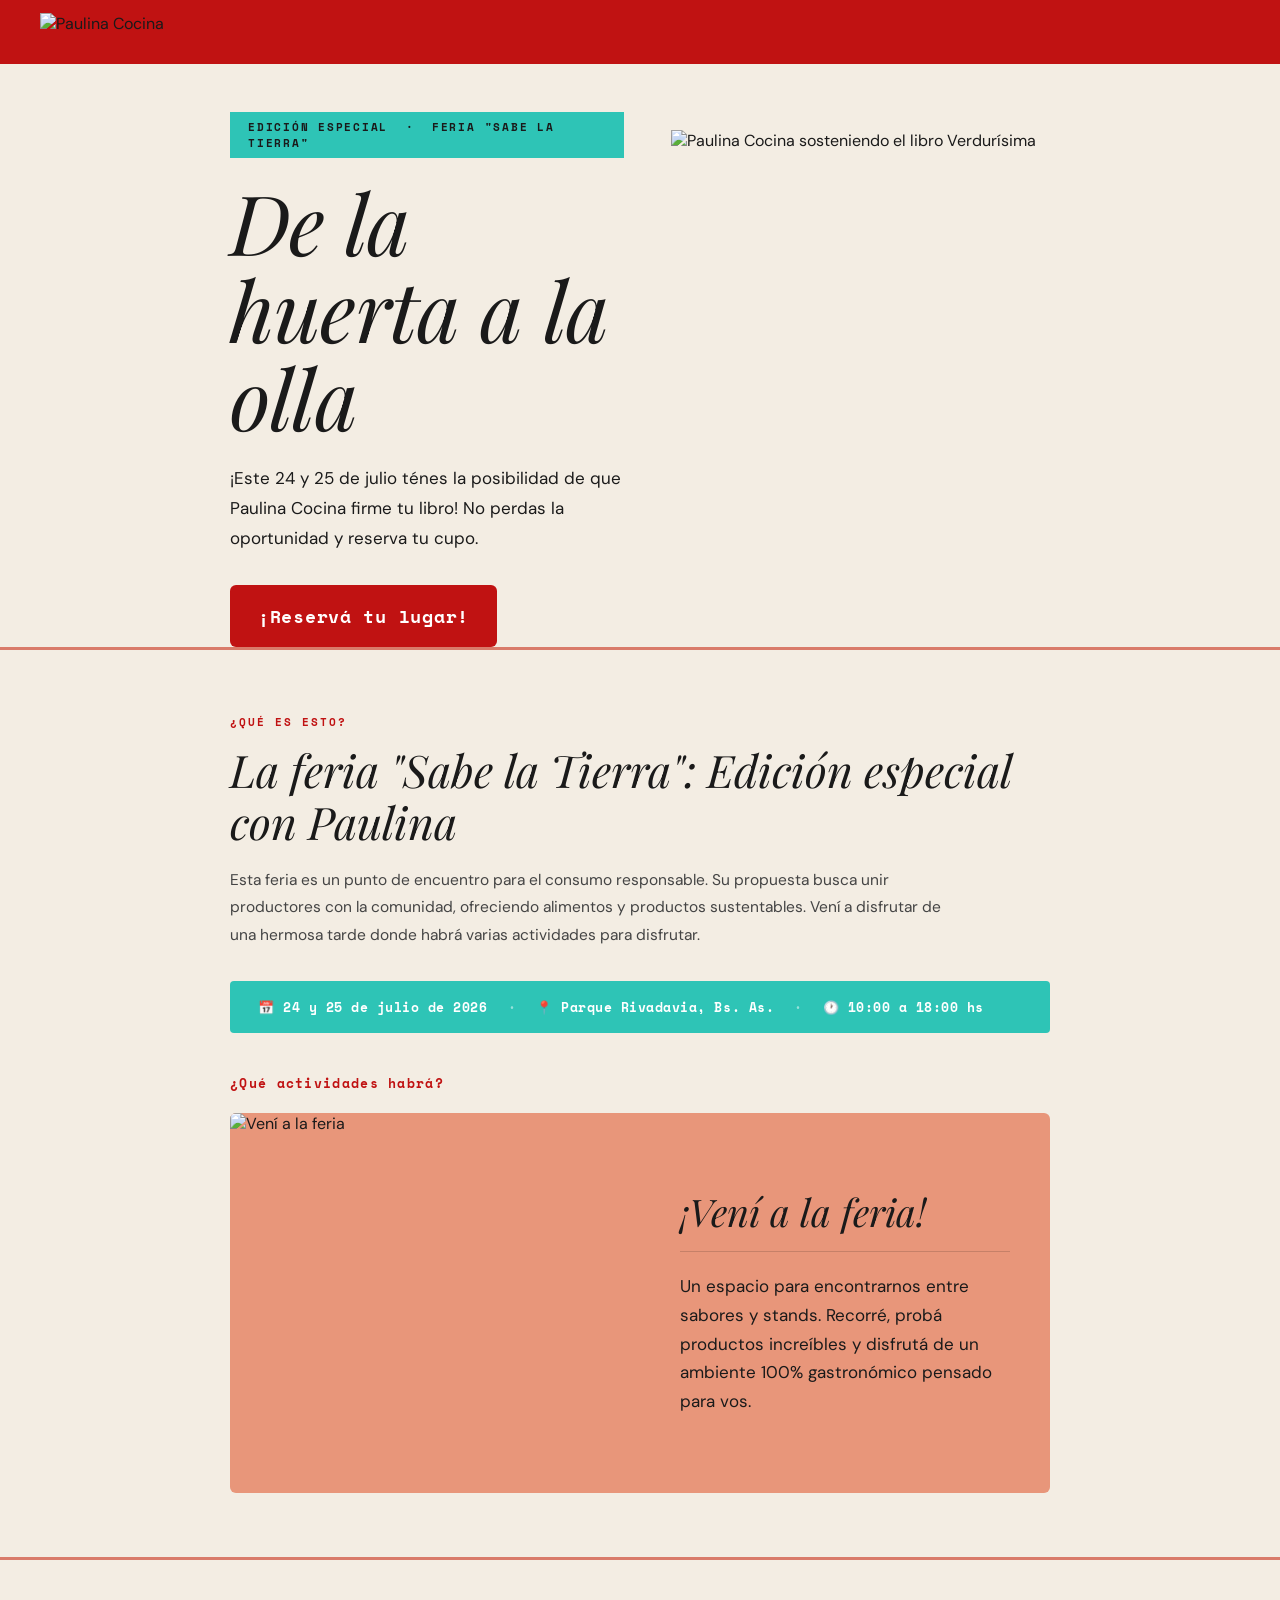
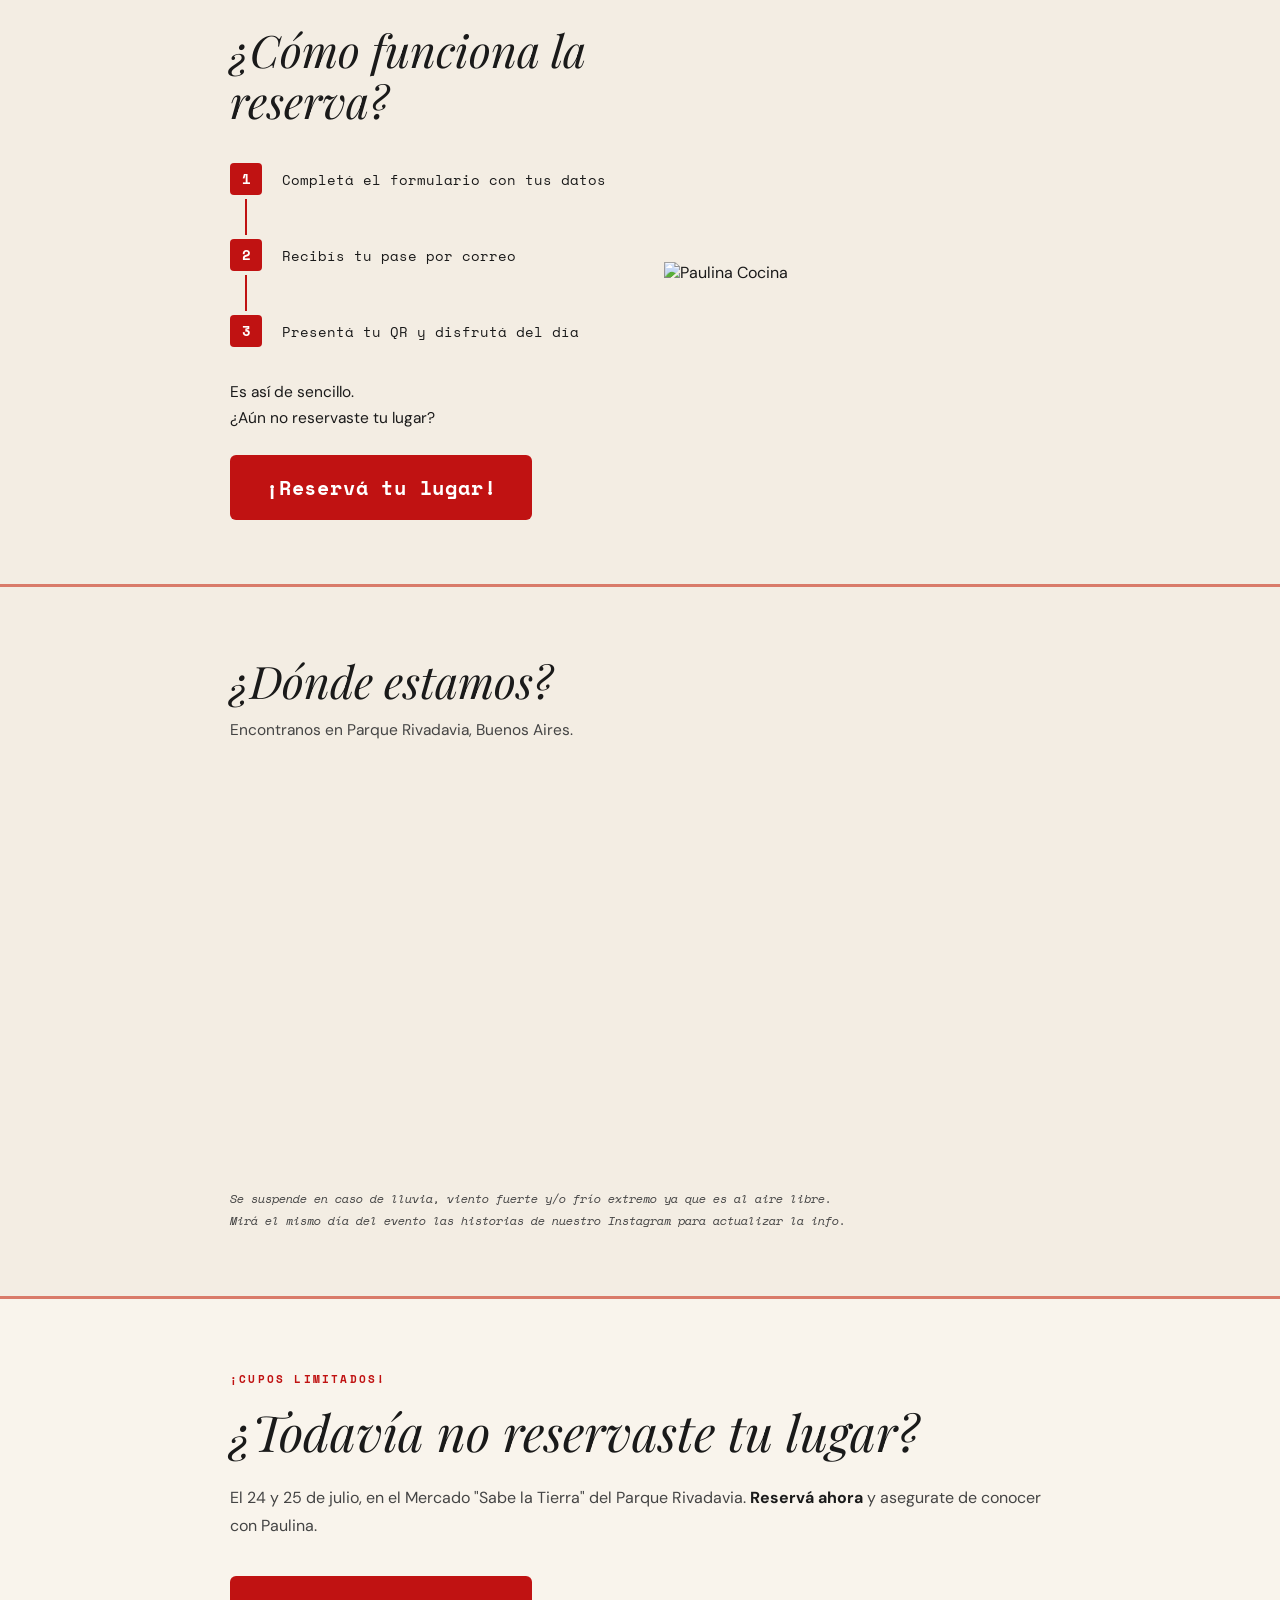
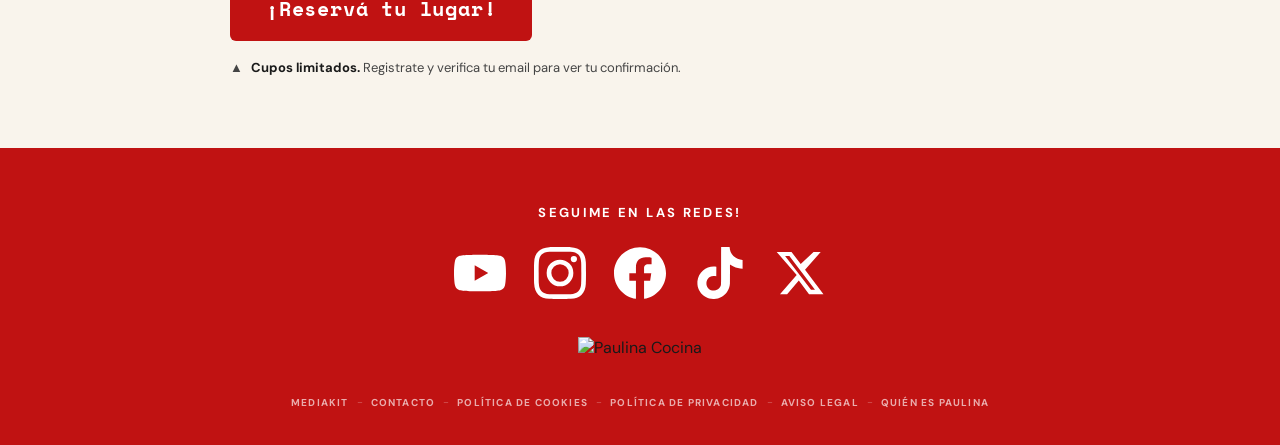
==== index.html @ 01d3ba6f "Add files via upload" ====
<!DOCTYPE html>
<html lang="es">
<head>
  <meta charset="UTF-8">
  <meta name="viewport" content="width=device-width, initial-scale=1.0">
  <title>Paulina Cocina: De la huerta a la olla — Edición Especial "Sabe la Tierra"</title>
  <link rel="preconnect" href="https://fonts.googleapis.com">
  <link rel="preconnect" href="https://fonts.gstatic.com" crossorigin>
  <link href="https://fonts.googleapis.com/css2?family=Playfair+Display:ital,wght@0,700;1,400;1,700&family=DM+Sans:wght@400;600;700&family=Space+Mono:wght@400;700&display=swap" rel="stylesheet">
  <link rel="stylesheet" href="./styles.css">
</head>
<body>


<nav class="navbar">
  <a href="#" class="nav-logo">
    <img src="images/LogoPauH.png" alt="Paulina Cocina">
  </a>
</nav>


<section class="hero">
  <div class="container hero-content-row">
    <div class="hero-left">
      <span class="edition-badge">Edición especial &nbsp;·&nbsp; Feria "Sabe la Tierra"</span>
      <h1 class="hero-title">De la huerta a la olla</h1>
      <p class="hero-text">¡Este 24 y 25 de julio ténes la posibilidad de que Paulina Cocina firme tu libro! No perdas la oportunidad y reserva tu cupo.</p>
      <button class="btn-red-hero" onclick="openModal()">¡Reservá tu lugar!</button>
    </div>

    <div class="hero-illustration">
      <img class="hero-paulina"
        src="images/PauLibro.png"
        alt="Paulina Cocina sosteniendo el libro Verdurísima"
        id="paulinaImg"
        loading="lazy">
    </div>
  </div>
</section>

<div class="section-divider"></div>


<section class="sobre-feria">
  <div class="container">
    <div class="sf-eyebrow">¿Qué es esto?</div>
    <h2 class="sf-title">La feria "Sabe la Tierra": Edición especial con Paulina</h2>
    <p class="sf-intro">Esta feria es un punto de encuentro para el consumo responsable. Su propuesta busca unir productores con la comunidad, ofreciendo alimentos y productos sustentables. Vení a disfrutar de una hermosa tarde donde habrá varias actividades para disfrutar.</p>

    <div class="sf-info-bar">
      <span>📅 24 y 25 de julio de 2026</span>
      <span class="sf-bar-sep">·</span>
      <span>📍 Parque Rivadavia, Bs. As.</span>
      <span class="sf-bar-sep">·</span>
      <span>🕐 10:00 a 18:00 hs</span>
    </div>

    <div class="sf-actividades-eyebrow">¿Qué actividades habrá?</div>

    <div class="sf-carousel-viewport">
      <div class="sf-carousel-track" id="sfTrack">

        <div class="sf-card">
          <img class="sf-card-img" src="images/Feria.png" alt="Vení a la feria">
          <div class="sf-card-body">
            <div class="sf-card-title">¡Vení a la feria!</div>
            <p class="sf-card-desc">Un espacio para encontrarnos entre sabores y stands. Recorré, probá productos increíbles y disfrutá de un ambiente 100% gastronómico pensado para vos.</p>
          </div>
        </div>

        <div class="sf-card">
          <img class="sf-card-img" src="images/Charla.png" alt="Charla abierta">
          <div class="sf-card-body">
            <div class="sf-card-title">Charla abierta</div>
            <p class="sf-card-desc">Secretos, risas y cocina en vivo. Paulina se sube al escenario para contarte todo sobre su nuevo lanzamiento y responder tus preguntas sin filtro.</p>
          </div>
        </div>

        <div class="sf-card">
          <img class="sf-card-img" src="images/Firma.png" alt="Firma de ejemplares">
          <div class="sf-card-body">
            <div class="sf-card-title">Firma de ejemplares</div>
            <p class="sf-card-desc">Traé tu libro y llevate su firma, un recuerdo inolvidable y una foto con Paulina.</p>
          </div>
        </div>

        <div class="sf-card">
          <img class="sf-card-img" src="images/Taller.png" alt="Talleres prácticos">
          <div class="sf-card-body">
            <div class="sf-card-title">Talleres prácticos</div>
            <p class="sf-card-desc">¡Manos a la obra! Aprendé técnicas nuevas, tips de organización y recetas infalibles en nuestras clases en vivo.</p>
          </div>
        </div>

      </div>
    </div>
  </div>
</section>

<div class="section-divider"></div>


<section class="reserva-section">
  <div class="container reserva-inner">
    <div class="reserva-left">
      <h2 class="reserva-title">¿Cómo funciona la reserva?</h2>

      <div class="reserva-steps">
        <div class="reserva-step">
          <div class="step-left">
            <div class="step-num">1</div>
            <div class="step-line"></div>
          </div>
          <div class="step-text">Completá el formulario con tus datos</div>
        </div>
        <div class="reserva-step">
          <div class="step-left">
            <div class="step-num">2</div>
            <div class="step-line"></div>
          </div>
          <div class="step-text">Recibís tu pase por correo</div>
        </div>
        <div class="reserva-step last">
          <div class="step-left">
            <div class="step-num">3</div>
          </div>
          <div class="step-text">Presentá tu QR y disfrutá del día</div>
        </div>
      </div>

      <p class="reserva-cierre">Es así de sencillo.<br>¿Aún no reservaste tu lugar?</p>
      <button class="btn-red-reserva" onclick="openModal()">¡Reservá tu lugar!</button>
    </div>

    <div class="reserva-right">
      <img src="images/PauCade.png" alt="Paulina Cocina" class="reserva-img">
    </div>
  </div>
</section>

<div class="section-divider"></div>


<section class="donde-section">
  <div class="container donde-inner">
    <h2 class="donde-title">¿Dónde estamos?</h2>
    <p class="donde-sub">Encontranos en Parque Rivadavia, Buenos Aires.</p>
    <iframe
      class="map-frame"
      src="https://maps.google.com/maps?q=-34.6195,-58.4390&z=16&output=embed"
      allowfullscreen="" loading="lazy"
      referrerpolicy="no-referrer-when-downgrade"
      title="Ubicación Parque Rivadavia">
    </iframe>
    <p class="donde-aviso">Se suspende en caso de lluvia, viento fuerte y/o frío extremo ya que es al aire libre.<br>Mirá el mismo día del evento las historias de nuestro Instagram para actualizar la info.</p>
  </div>
</section>

<div class="section-divider"></div>


<section class="cupos-cta">
  <div class="container">
    <div class="cupos-eyebrow">¡Cupos limitados!</div>
    <h2>¿Todavía no reservaste tu lugar?</h2>
    <p>El 24 y 25 de julio, en el Mercado "Sabe la Tierra" del Parque Rivadavia. <strong>Reservá ahora</strong> y asegurate de conocer con Paulina.</p>
    <button class="btn-red-reserva" style="margin:0;" onclick="openModal()">¡Reservá tu lugar!</button>
    <div class="cupos-note-bottom">
      <span>▲</span>
      <span><strong>Cupos limitados.</strong> Registrate y verifica tu email para ver tu confirmación.</span>
    </div>
  </div>
</section>


<footer class="footer">
  <div class="footer-inner">
    <div class="footer-social-label">SEGUIME EN LAS REDES!</div>
    <div class="footer-icons">
      <a href="https://www.youtube.com/@paulinacocina" class="s-icon" aria-label="YouTube">
        <svg viewBox="0 0 24 24"><path d="M23.498 6.186a3.016 3.016 0 0 0-2.122-2.136C19.505 3.545 12 3.545 12 3.545s-7.505 0-9.377.505A3.017 3.017 0 0 0 .502 6.186C0 8.07 0 12 0 12s0 3.93.502 5.814a3.016 3.016 0 0 0 2.122 2.136c1.871.505 9.376.505 9.376.505s7.505 0 9.377-.505a3.015 3.015 0 0 0 2.122-2.136C24 15.93 24 12 24 12s0-3.93-.502-5.814zM9.545 15.568V8.432L15.818 12l-6.273 3.568z"/></svg>
      </a>
      <a href="https://www.instagram.com/paulinacocina/" class="s-icon" aria-label="Instagram">
        <svg viewBox="0 0 24 24"><path d="M12 2.163c3.204 0 3.584.012 4.85.07 3.252.148 4.771 1.691 4.919 4.919.058 1.265.069 1.645.069 4.849 0 3.205-.012 3.584-.069 4.849-.149 3.225-1.664 4.771-4.919 4.919-1.266.058-1.644.07-4.85.07-3.204 0-3.584-.012-4.849-.07-3.26-.149-4.771-1.699-4.919-4.92-.058-1.265-.07-1.644-.07-4.849 0-3.204.013-3.583.07-4.849.149-3.227 1.664-4.771 4.919-4.919 1.266-.057 1.645-.069 4.849-.069zM12 0C8.741 0 8.333.014 7.053.072 2.695.272.273 2.69.073 7.052.014 8.333 0 8.741 0 12c0 3.259.014 3.668.072 4.948.2 4.358 2.618 6.78 6.98 6.98C8.333 23.986 8.741 24 12 24c3.259 0 3.668-.014 4.948-.072 4.354-.2 6.782-2.618 6.979-6.98.059-1.28.073-1.689.073-4.948 0-3.259-.014-3.667-.072-4.947-.196-4.354-2.617-6.78-6.979-6.98C15.668.014 15.259 0 12 0zm0 5.838a6.162 6.162 0 1 0 0 12.324 6.162 6.162 0 0 0 0-12.324zM12 16a4 4 0 1 1 0-8 4 4 0 0 1 0 8zm6.406-11.845a1.44 1.44 0 1 0 0 2.881 1.44 1.44 0 0 0 0-2.881z"/></svg>
      </a>
      <a href="https://www.facebook.com/paulinacocina.net" class="s-icon" aria-label="Facebook">
        <svg viewBox="0 0 24 24"><path d="M24 12.073c0-6.627-5.373-12-12-12s-12 5.373-12 12c0 5.99 4.388 10.954 10.125 11.854v-8.385H7.078v-3.47h3.047V9.43c0-3.007 1.792-4.669 4.533-4.669 1.312 0 2.686.235 2.686.235v2.953H15.83c-1.491 0-1.956.925-1.956 1.874v2.25h3.328l-.532 3.47h-2.796v8.385C19.612 23.027 24 18.062 24 12.073z"/></svg>
      </a>
      <a href="https://www.tiktok.com/@paulinacocina" class="s-icon" aria-label="TikTok">
        <svg viewBox="0 0 24 24"><path d="M12.525.02c1.31-.02 2.61-.01 3.91-.02.08 1.53.63 3.09 1.75 4.17 1.12 1.11 2.7 1.62 4.24 1.79v4.03c-1.44-.05-2.89-.35-4.2-.97-.57-.26-1.1-.59-1.62-.93-.01 2.92.01 5.84-.02 8.75-.08 1.4-.54 2.79-1.35 3.94-1.31 1.92-3.58 3.17-5.91 3.21-1.43.08-2.86-.31-4.08-1.03-2.02-1.19-3.44-3.37-3.65-5.71-.02-.5-.03-1-.01-1.49.18-1.9 1.12-3.72 2.58-4.96 1.66-1.44 3.98-2.13 6.15-1.72.02 1.48-.04 2.96-.04 4.44-.99-.32-2.15-.23-3.02.37-.63.41-1.11 1.04-1.36 1.75-.21.51-.15 1.07-.14 1.61.24 1.64 1.82 3.02 3.5 2.87 1.12-.01 2.19-.66 2.77-1.61.19-.33.4-.67.41-1.06.1-1.79.06-3.57.07-5.36.01-4.03-.01-8.05.02-12.07z"/></svg>
      </a>
      <a href="https://twitter.com/paulina_cocina" class="s-icon" aria-label="X (Twitter)">
        <svg viewBox="0 0 24 24"><path d="M18.244 2.25h3.308l-7.227 8.26 8.502 11.24H16.17l-4.714-6.231-5.401 6.231H2.744l7.73-8.835L1.254 2.25H8.08l4.253 5.622zm-1.161 17.52h1.833L7.084 4.126H5.117z"/></svg>
      </a>
    </div>
    <div class="footer-logo-wrap">
      <img src="images/LogoPauH.png" alt="Paulina Cocina">
    </div>
    <div class="footer-links">
      <a href="#">MEDIAKIT</a><span class="sep"> - </span>
      <a href="#">CONTACTO</a><span class="sep"> - </span>
      <a href="#">POLÍTICA DE COOKIES</a><span class="sep"> - </span>
      <a href="#">POLÍTICA DE PRIVACIDAD</a><span class="sep"> - </span>
      <a href="#">AVISO LEGAL</a><span class="sep"> - </span>
      <a href="#">QUIÉN ES PAULINA</a>
    </div>
  </div>
</footer>


<div class="modal-overlay" id="modalOverlay" onclick="handleOverlayClick(event)" role="dialog" aria-modal="true" aria-labelledby="modalTitle">
  <div class="modal" id="modal">
    <div class="modal-header">
      <div class="modal-pre">Edición especial · "Sabe la Tierra"</div>
      <h2 id="modalTitle">Visita la feria y no te pierdas de la firma de <em>Verdurísima</em></h2>
      <button class="modal-close" onclick="closeModal()" aria-label="Cerrar">✕</button>
    </div>
    <div class="modal-body" id="modalFormBody">
      <div class="form-group">
        <label class="form-label" for="nombre">Nombre y apellido</label>
        <input class="form-input" type="text" id="nombre" placeholder="Tu nombre completo" autocomplete="name" required>
      </div>
      <div class="form-group">
        <label class="form-label" for="email">Email</label>
        <input class="form-input" type="email" id="email" placeholder="tu@email.com" autocomplete="email" required>
      </div>
      <div class="form-group">
        <label class="form-label" for="telefono">Teléfono</label>
        <input class="form-input" type="tel" id="telefono" placeholder="+54 11 ..." autocomplete="tel">
      </div>
      <div class="form-group" style="margin-top:20px;">
        <label class="form-label" for="dia">Preferencia de día</label>
        <div class="select-wrap">
          <select class="form-select" id="dia">
            <option value="" disabled selected>Elegí tu día</option>
            <option value="24">Jueves 24 de julio</option>
            <option value="25">Viernes 25 de julio</option>
          </select>
        </div>
      </div>
      <button class="btn-submit" onclick="handleSubmit()">¡Reservá mi lugar!</button>
      <p class="cupos-note">⚠️ <strong>Cupos limitados.</strong> Registrate y verifica tu email para ver tu confirmación.</p>
    </div>
    <div class="modal-success" id="modalSuccess">
      <div class="success-icon">🎉</div>
      <div class="success-title" id="successTitle">¡Listo, te anotaste!</div>
      <p class="success-msg" id="successMsg"></p>
    </div>
  </div>
</div>

<script src="main.js"></script>
</body>
</html>
---- styles.css ----
*, *::before, *::after { box-sizing: border-box; margin: 0; padding: 0; }
    html { scroll-behavior: smooth; }

    :root {
      --red:        #C01212;
      --red-dark:   #9A0E0E;
      --salmon:     #E8967A;
      --salmon-card:#E8967A;
      --teal:       #2EC4B6;
      --cream:      #F3EDE3;
      --white:      #F9F4EC;
      --dark:       #1A1A1A;
      --mid:        #444;
      --light:      #777;
      --border:     rgba(0,0,0,.12);
      --font-main:  'DM Sans', sans-serif;
      --font-serif: 'Playfair Display', Georgia, serif;
      --font-mono:  'Space Mono', monospace;
      --divider:    #D97B6A;

      --site-max-width: 900px;
      --site-px: 40px;
    }

    body {
      font-family: var(--font-main);
      background: var(--white);
      color: var(--dark);
      overflow-x: hidden;
    }
    img { max-width: 100%; display: block; }
    a   { text-decoration: none; color: inherit; }

    .container {
      width: 100%;
      max-width: var(--site-max-width);
      margin-left: auto;
      margin-right: auto;
      padding-left: var(--site-px);
      padding-right: var(--site-px);
    }


    .navbar {
      background: var(--red);
      height: 64px;
      display: flex;
      align-items: center;
      padding: 0 var(--site-px);
      position: sticky;
      top: 0;
      z-index: 200;
    }
    .navbar-inner {
      width: 100%;
      max-width: var(--site-max-width);
      margin: 0 auto;
      display: flex;
      align-items: center;
    }
    .nav-logo { display: flex; align-items: center; gap: 10px; cursor: pointer; }
    .nav-logo img { height: 38px; width: auto; }


    .section-divider {
      width: 100%;
      height: 3px;
      background: var(--divider);
    }


    .hero { background: var(--cream); position: relative; overflow: hidden; }

    .edition-badge {
      display: inline-flex;
      align-items: center;
      gap: 10px;
      background: var(--teal);
      color: var(--dark);
      font-family: var(--font-mono);
      font-size: 11px;
      font-weight: 700;
      letter-spacing: .16em;
      text-transform: uppercase;
      padding: 7px 18px;
      margin-bottom: 20px;
    }

    .hero-title {
      font-family: var(--font-serif);
      font-style: italic;
      font-weight: 400;
      font-size: clamp(48px, 6.5vw, 88px);
      color: var(--dark);
      letter-spacing: -.01em;
      line-height: 1.05;
      margin-bottom: 24px;
    }

    .hero-content-row {
      display: grid;
      grid-template-columns: 1fr 1fr;
      align-items: center;
      padding-top: 48px;
      padding-bottom: 0;
      gap: 32px;
    }

    .hero-left {
      display: flex;
      flex-direction: column;
      align-items: flex-start;
    }

    .hero-text {
      font-size: 17px;
      line-height: 1.75;
      color: var(--dark);
    }

    .btn-red-hero {
      display: block;
      margin: 32px 0 0;
      background: var(--red);
      color: #fff;
      border: none;
      border-radius: 6px;
      padding: 18px 28px;
      font-family: var(--font-mono);
      font-size: 18px;
      font-weight: 700;
      cursor: pointer;
      letter-spacing: .04em;
      transition: background .2s, transform .15s;
      text-align: center;
    }
    .btn-red-hero:hover { background: var(--red-dark); transform: translateY(-2px); }

    .hero-illustration {
      display: flex;
      justify-content: center;
      align-items: flex-end;
      min-height: 480px;
    }
    .hero-paulina {
      height: 500px;
      width: auto;
      object-fit: contain;
    }


    .sobre-feria {
      background: var(--cream);
      padding: 64px 0;
    }

    .sf-eyebrow {
      font-family: var(--font-mono);
      font-size: 11px;
      font-weight: 700;
      letter-spacing: .18em;
      text-transform: uppercase;
      color: var(--red);
      margin-bottom: 14px;
    }
    .sf-title {
      font-family: var(--font-serif);
      font-style: italic;
      font-weight: 400;
      font-size: clamp(28px, 3.5vw, 48px);
      line-height: 1.15;
      color: var(--dark);
      margin-bottom: 20px;
    }
    .sf-intro {
      font-size: 15.5px;
      line-height: 1.75;
      color: var(--mid);
      margin-bottom: 32px;
      max-width: 720px;
    }

    .sf-info-bar {
      display: flex;
      align-items: center;
      gap: 20px;
      background: var(--teal);
      color: #fff;
      font-family: var(--font-mono);
      font-size: 13px;
      font-weight: 700;
      letter-spacing: .04em;
      padding: 16px 28px;
      border-radius: 4px;
      margin-bottom: 40px;
      flex-wrap: wrap;
    }
    .sf-bar-sep { opacity: .5; }

    .sf-actividades-eyebrow {
      font-family: var(--font-mono);
      font-size: 13px;
      font-weight: 700;
      letter-spacing: .1em;
      color: var(--red);
      margin-bottom: 20px;
    }

    .sf-carousel-viewport { overflow: hidden; }
    .sf-carousel-track {
      display: flex;
      transition: transform .6s cubic-bezier(.4,0,.2,1);
    }

    .sf-card {
      flex: 0 0 100%;
      width: 100%;
      display: grid;
      grid-template-columns: 1fr 1fr;
      background: var(--salmon);
      border-radius: 6px;
      overflow: hidden;
      min-height: 380px;
    }
    .sf-card-img {
      width: 100%;
      height: 100%;
      object-fit: cover;
      display: block;
    }
    .sf-card-body {
      padding: 48px 40px;
      display: flex;
      flex-direction: column;
      justify-content: center;
    }
    .sf-card-title {
      font-family: var(--font-serif);
      font-style: italic;
      font-weight: 400;
      font-size: clamp(26px, 3vw, 38px);
      color: var(--dark);
      margin-bottom: 20px;
      padding-bottom: 16px;
      border-bottom: 1.5px solid rgba(0,0,0,.15);
      line-height: 1.2;
    }
    .sf-card-desc {
      font-size: 17px;
      line-height: 1.7;
      color: var(--dark);
    }


    .reserva-section {
      background: var(--cream);
      padding: 64px 0;
    }
    .reserva-inner {
      display: grid;
      grid-template-columns: 1fr 1fr;
      align-items: center;
      gap: 48px;
    }
    .reserva-title {
      font-family: var(--font-serif);
      font-style: italic;
      font-weight: 400;
      font-size: clamp(28px, 3.5vw, 46px);
      color: var(--dark);
      line-height: 1.15;
      margin-bottom: 36px;
    }

    .reserva-steps { margin-bottom: 32px; }
    .reserva-step {
      display: flex;
      align-items: flex-start;
      gap: 20px;
    }
    .step-left {
      display: flex;
      flex-direction: column;
      align-items: center;
      flex-shrink: 0;
    }
    .step-num {
      width: 32px;
      height: 32px;
      background: var(--red);
      color: #fff;
      font-family: var(--font-mono);
      font-size: 14px;
      font-weight: 700;
      display: flex;
      align-items: center;
      justify-content: center;
      border-radius: 4px;
      flex-shrink: 0;
    }
    .step-line {
      width: 2px;
      height: 36px;
      background: var(--red);
      margin: 4px 0;
    }
    .step-text {
      font-family: var(--font-mono);
      font-size: 14px;
      line-height: 1.6;
      color: var(--dark);
      padding-top: 6px;
    }

    .reserva-cierre {
      font-size: 15.5px;
      line-height: 1.7;
      color: var(--dark);
      margin-bottom: 24px;
    }
    .btn-red-reserva {
      display: inline-block;
      background: var(--red);
      color: #fff;
      border: none;
      border-radius: 6px;
      padding: 18px 36px;
      font-family: var(--font-mono);
      font-size: 20px;
      font-weight: 700;
      cursor: pointer;
      letter-spacing: .04em;
      transition: background .2s, transform .15s;
    }
    .btn-red-reserva:hover { background: var(--red-dark); transform: translateY(-2px); }

    .reserva-right {
      display: flex;
      justify-content: center;
      align-items: center;
    }
    .reserva-img {
      width: 100%;
      max-width: 420px;
      height: auto;
      object-fit: contain;
    }

    .btn-red-block {
      display: block;
      background: var(--red);
      color: #fff;
      border: none;
      border-radius: 6px;
      padding: 18px 0;
      width: 280px;
      font-family: var(--font-main);
      font-size: 18px;
      font-weight: 700;
      cursor: pointer;
      letter-spacing: .02em;
      margin: 24px auto 0;
      text-align: center;
      transition: background .2s, transform .15s;
    }
    .btn-red-block:hover { background: var(--red-dark); transform: translateY(-2px); }


    .donde-section {
      padding: 64px 0;
      background: var(--cream);
    }
    .donde-title {
      font-family: var(--font-serif);
      font-style: italic;
      font-weight: 400;
      font-size: clamp(28px, 3.5vw, 46px);
      color: var(--dark);
      margin-bottom: 10px;
    }
    .donde-sub {
      font-size: 15.5px;
      color: var(--mid);
      margin-bottom: 28px;
    }
    .map-frame {
      width: 100%;
      height: 400px;
      border: none;
      display: block;
      border-radius: 4px;
    }
    .donde-aviso {
      font-family: var(--font-mono);
      font-style: italic;
      font-size: 12px;
      line-height: 1.8;
      color: var(--mid);
      margin-top: 20px;
    }


    .cupos-cta {
      padding: 72px 0;
      background: var(--white);
    }
    .cupos-eyebrow {
      font-family: var(--font-mono);
      font-size: 11px;
      font-weight: 700;
      letter-spacing: .2em;
      text-transform: uppercase;
      color: var(--red);
      margin-bottom: 16px;
    }
    .cupos-cta h2 {
      font-family: var(--font-serif);
      font-style: italic;
      font-weight: 400;
      font-size: clamp(28px, 4vw, 50px);
      color: var(--dark);
      line-height: 1.15;
      margin-bottom: 24px;
    }
    .cupos-cta p {
      font-size: 16px;
      line-height: 1.75;
      color: var(--mid);
      margin-bottom: 36px;
    }
    .cupos-cta p strong { color: var(--dark); }
    .cupos-note-bottom {
      display: flex;
      align-items: flex-start;
      gap: 8px;
      font-size: 13px;
      color: var(--mid);
      margin-top: 18px;
    }
    .cupos-note-bottom strong { color: var(--dark); }


    .footer { background: var(--red); padding: 56px 0 36px; }
    .footer-inner {
      max-width: var(--site-max-width);
      margin: 0 auto;
      padding: 0 var(--site-px);
    }
    .footer-social-label {
      text-align: center;
      font-size: 13px;
      font-weight: 700;
      letter-spacing: .18em;
      text-transform: uppercase;
      color: #fff;
      margin-bottom: 24px;
    }
    .footer-icons {
      display: flex;
      justify-content: center;
      gap: 24px;
      margin-bottom: 36px;
    }
    .s-icon { width: 56px; height: 56px; display: flex; align-items: center; justify-content: center; cursor: pointer; transition: transform .2s, opacity .2s; }
    .s-icon:hover { transform: scale(1.12); opacity: .85; }
    .s-icon svg { width: 52px; height: 52px; fill: #fff; }
    .footer-logo-wrap {
      display: flex;
      justify-content: center;
      margin-bottom: 28px;
    }
    .footer-logo-wrap img { height: 30px; width: auto; }
    .footer-links {
      display: flex;
      justify-content: center;
      align-items: center;
      flex-wrap: wrap;
      gap: 4px 0;
    }
    .footer-links a {
      font-size: 10px;
      font-weight: 700;
      letter-spacing: .12em;
      text-transform: uppercase;
      color: rgba(255,255,255,.65);
      padding: 0 8px;
      transition: color .2s;
    }
    .footer-links a:hover { color: #fff; }
    .footer-links .sep { color: rgba(255,255,255,.3); font-size: 11px; }


    .modal-overlay {
      position: fixed;
      inset: 0;
      background: rgba(26,26,26,.72);
      backdrop-filter: blur(4px);
      -webkit-backdrop-filter: blur(4px);
      z-index: 1000;
      display: flex;
      align-items: center;
      justify-content: center;
      padding: 20px;
      opacity: 0;
      pointer-events: none;
      transition: opacity .3s ease;
    }
    .modal-overlay.active { opacity: 1; pointer-events: all; }
    .modal {
      background: var(--cream);
      width: 100%;
      max-width: 540px;
      border-radius: 6px;
      overflow: hidden;
      box-shadow: 0 24px 64px rgba(0,0,0,.3);
      transform: translateY(24px) scale(.97);
      transition: transform .35s cubic-bezier(.22,.68,0,1.2);
      position: relative;
    }
    .modal-overlay.active .modal { transform: translateY(0) scale(1); }
    .modal-header {
      background: var(--red);
      padding: 28px 36px 24px;
      position: relative;
    }
    .modal-pre {
      font-family: var(--font-mono);
      font-size: 10px;
      letter-spacing: .18em;
      text-transform: uppercase;
      color: rgba(255,255,255,.65);
      margin-bottom: 6px;
    }
    .modal-header h2 {
      font-family: var(--font-serif);
      font-style: italic;
      font-weight: 400;
      font-size: 26px;
      color: #fff;
      line-height: 1.2;
    }
    .modal-close {
      position: absolute;
      top: 18px;
      right: 18px;
      width: 34px;
      height: 34px;
      background: rgba(255,255,255,.15);
      border: none;
      border-radius: 50%;
      display: flex;
      align-items: center;
      justify-content: center;
      cursor: pointer;
      color: #fff;
      font-size: 18px;
      transition: background .2s, transform .15s;
    }
    .modal-close:hover { background: rgba(255,255,255,.28); transform: rotate(90deg); }
    .modal-body { padding: 32px 36px 36px; }
    .form-group { margin-bottom: 20px; }
    .form-label {
      display: block;
      font-size: 10px;
      font-weight: 700;
      letter-spacing: .14em;
      text-transform: uppercase;
      color: var(--mid);
      margin-bottom: 7px;
    }
    .form-input, .form-select {
      width: 100%;
      padding: 13px 16px;
      border: 1.5px solid rgba(0,0,0,.18);
      border-radius: 6px;
      font-family: var(--font-main);
      font-size: 15px;
      color: var(--dark);
      background: var(--white);
      outline: none;
      transition: border-color .2s, box-shadow .2s;
      appearance: none;
      -webkit-appearance: none;
    }
    .form-input:focus, .form-select:focus {
      border-color: var(--teal);
      box-shadow: 0 0 0 3px rgba(46,196,182,.15);
    }
    .form-input::placeholder { color: #bbb; }
    .select-wrap { position: relative; }
    .select-wrap::after {
      content: '▾';
      position: absolute;
      right: 14px;
      top: 50%;
      transform: translateY(-50%);
      color: var(--light);
      pointer-events: none;
      font-size: 13px;
    }
    .form-row { display: grid; grid-template-columns: 1fr 1fr; gap: 16px; }
    .btn-submit {
      width: 100%;
      background: var(--teal);
      color: #fff;
      border: none;
      border-radius: 6px;
      padding: 17px;
      font-family: var(--font-main);
      font-size: 17px;
      font-weight: 700;
      cursor: pointer;
      letter-spacing: .03em;
      margin-top: 8px;
      transition: background .2s, transform .15s;
    }
    .btn-submit:hover { background: #25a99d; transform: translateY(-2px); }
    .cupos-note {
      text-align: center;
      font-size: 12px;
      color: var(--light);
      margin-top: 14px;
    }
    .cupos-note strong { color: var(--red); }
    .modal-success { display: none; padding: 48px 36px; text-align: center; }
    .modal-success.visible { display: block; }
    .success-icon { font-size: 52px; margin-bottom: 14px; }
    .success-title {
      font-family: var(--font-serif);
      font-style: italic;
      font-size: 26px;
      color: var(--dark);
      margin-bottom: 12px;
    }
    .success-msg { font-size: 15px; color: var(--mid); line-height: 1.65; }
    .success-name { background: var(--teal); color: #fff; font-weight: 700; padding: 2px 10px; border-radius: 4px; }
    .success-email { color: var(--teal); font-weight: 700; }


    @media (max-width: 860px) {
      :root { --site-px: 20px; }
      .hero-content-row { grid-template-columns: 1fr; padding-bottom: 0; }
      .hero-illustration { min-height: 320px; }
      .hero-paulina { height: 360px; }
      .sobre-feria-inner { grid-template-columns: 1fr; gap: 36px; }
      .sf-card { grid-template-columns: 1fr; }
      .sf-card-img { height: 260px; }
      .sf-card-body { padding: 28px 24px; }
      .sf-info-bar { font-size: 12px; gap: 12px; padding: 14px 20px; }
      .reserva-inner { grid-template-columns: 1fr; }
      .reserva-right { display: none; }
      .form-row { grid-template-columns: 1fr; }
      .modal-body { padding: 24px; }
      .modal-header { padding: 24px 24px 20px; }

      .taller-img { height: 240px; }
    }

    @media (max-width: 560px) {
      .hero-title { font-size: 36px; }
      .prod-slide { flex-direction: column; }
      .prod-card { flex: none; }
    }
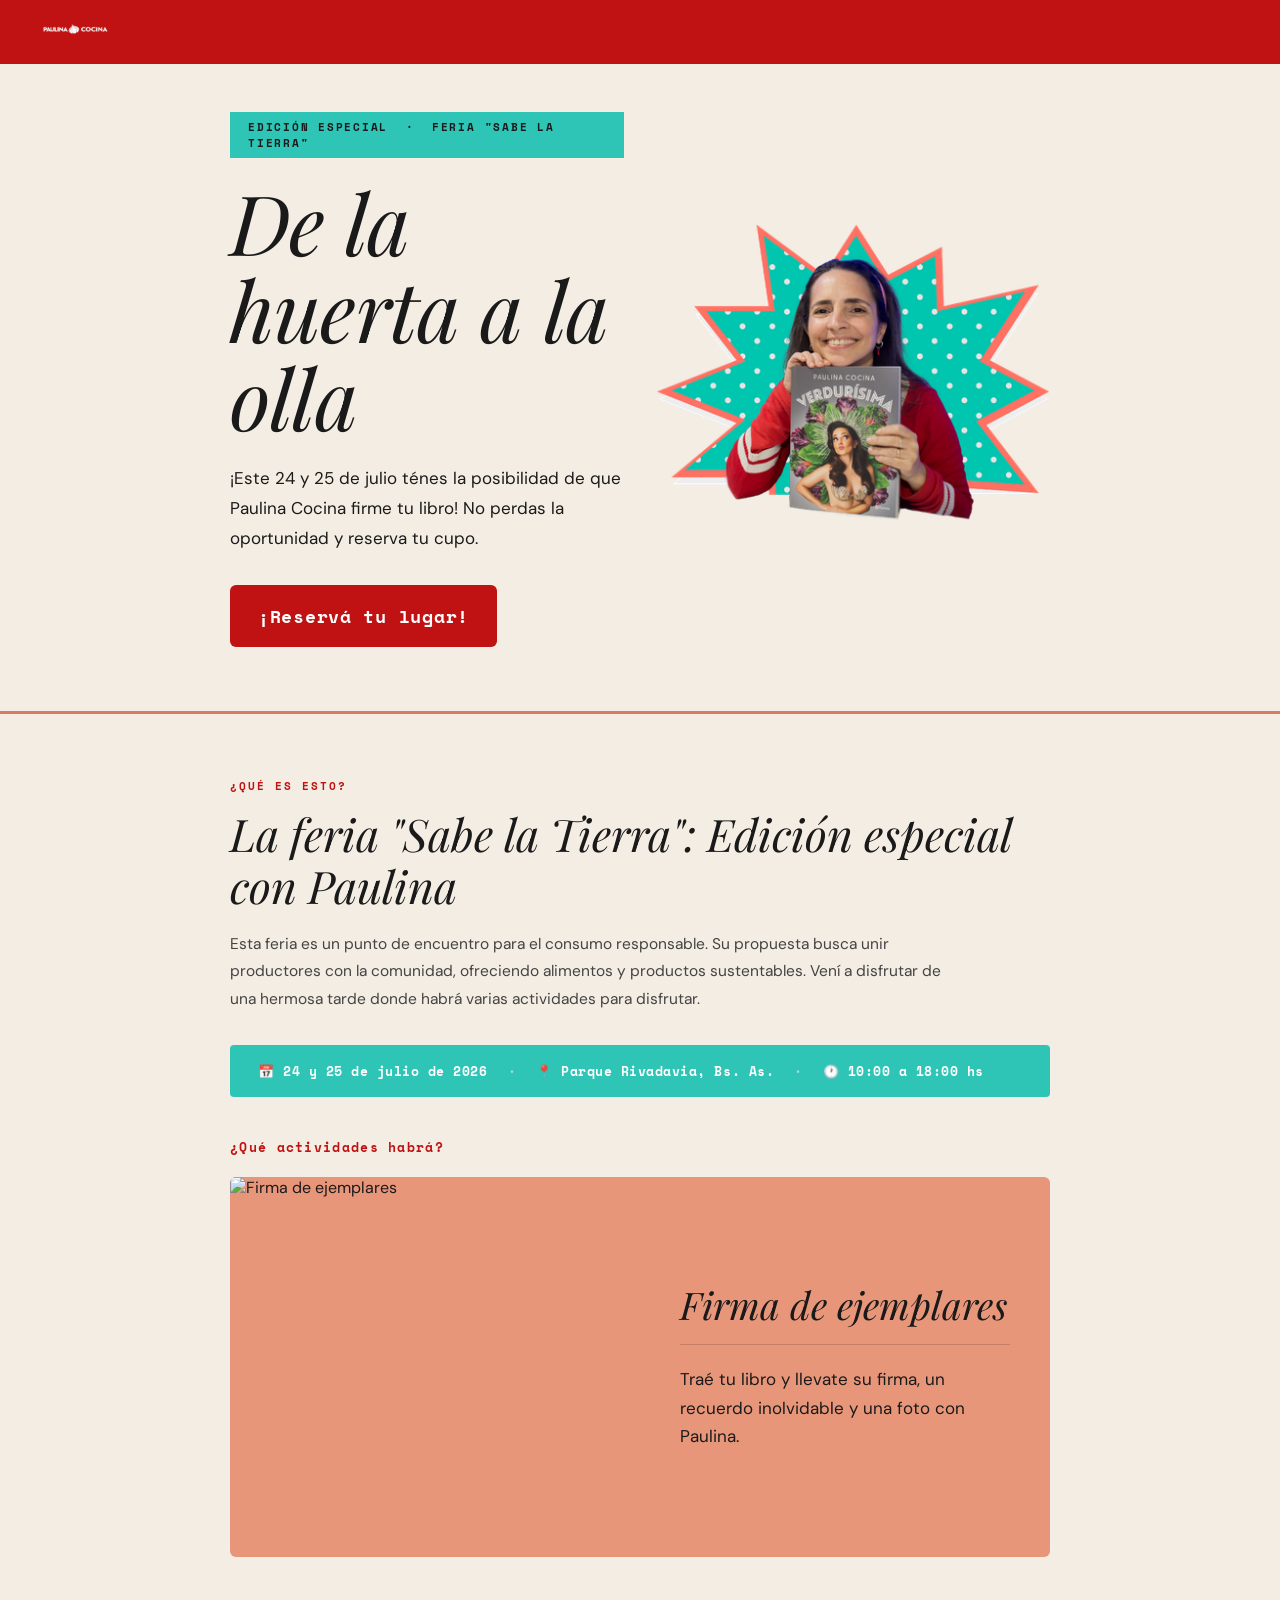
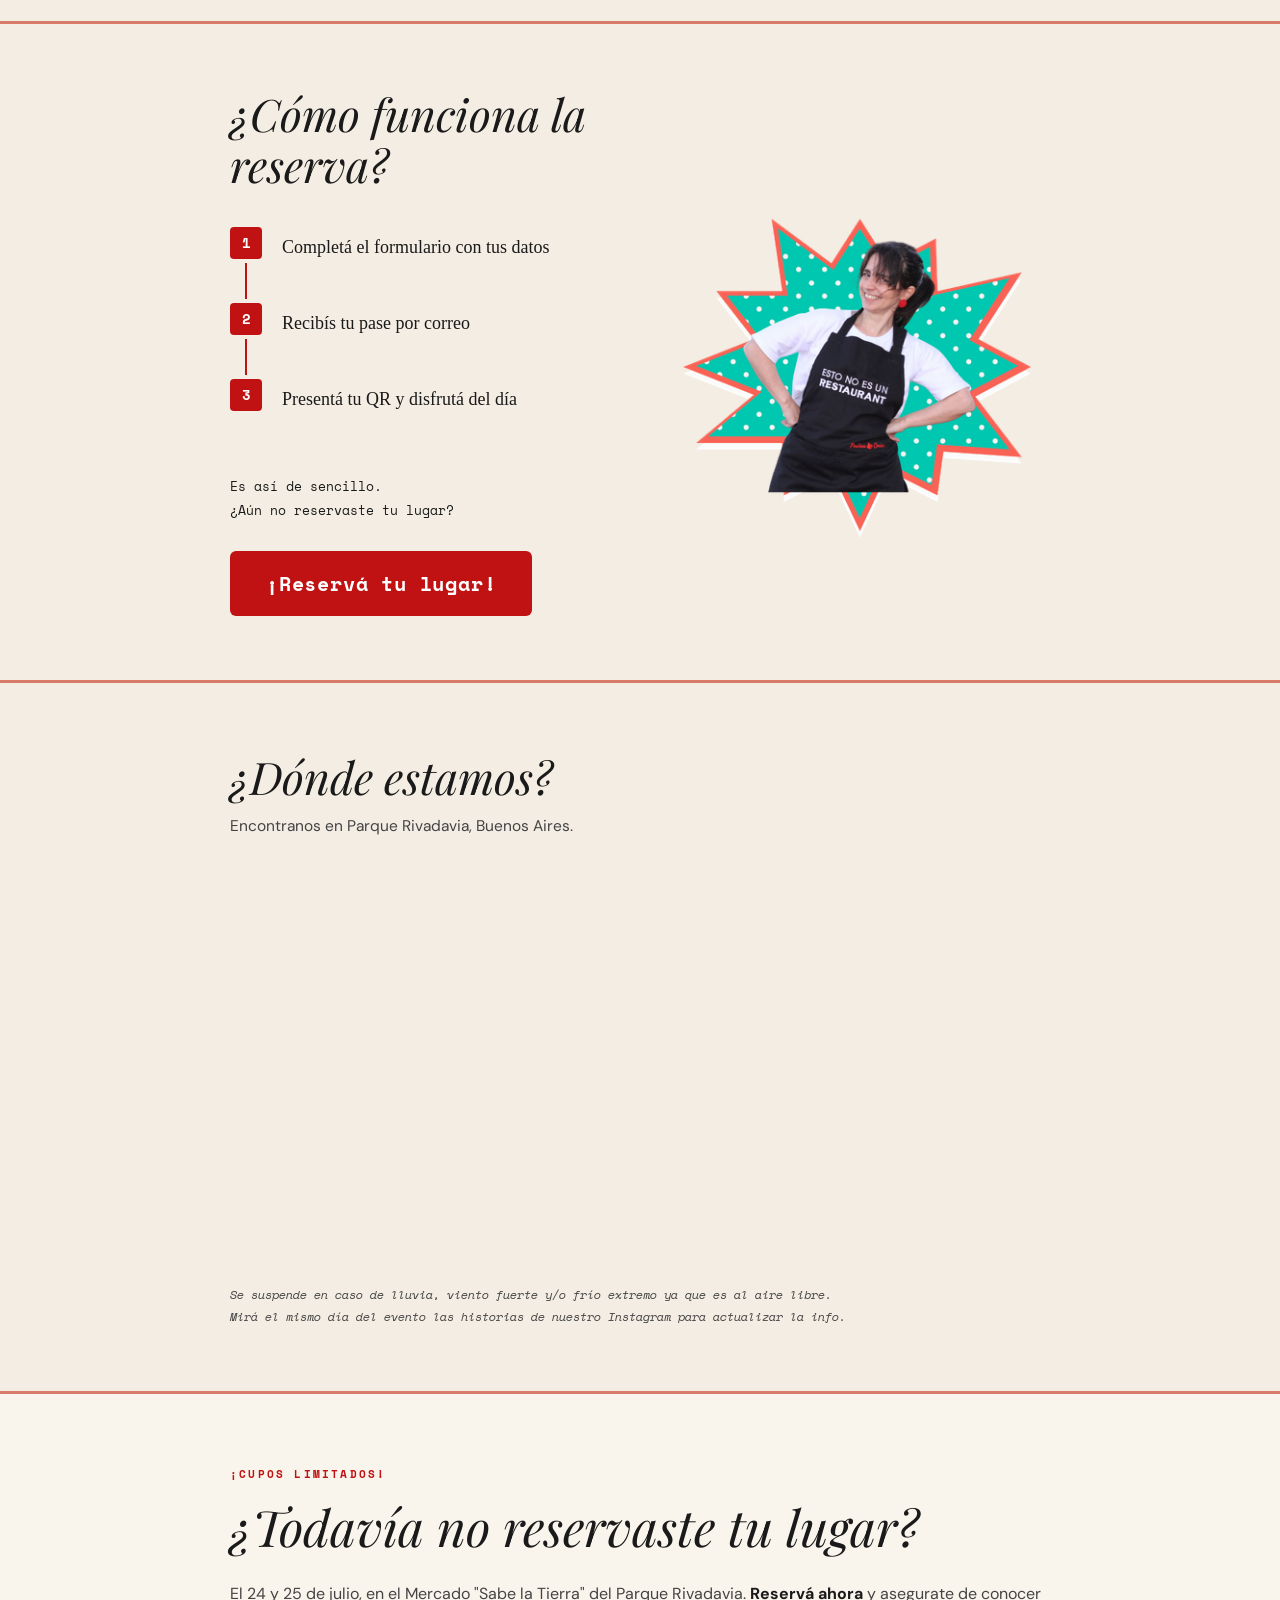
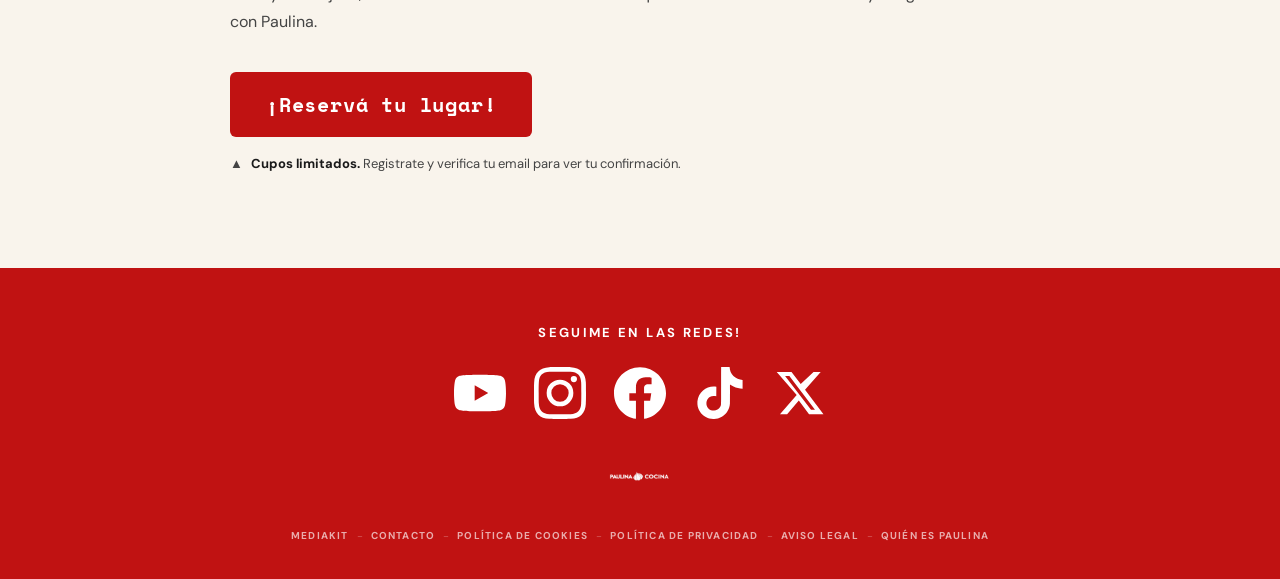
==== commit 3e5a5cc0: "Add files via upload" ====
--- a/index.html
+++ b/index.html
@@ -61,6 +61,14 @@
       <div class="sf-carousel-track" id="sfTrack">
 
         <div class="sf-card">
+          <img class="sf-card-img" src="images/Firma.png" alt="Firma de ejemplares">
+          <div class="sf-card-body">
+            <div class="sf-card-title">Firma de ejemplares</div>
+            <p class="sf-card-desc">Traé tu libro y llevate su firma, un recuerdo inolvidable y una foto con Paulina.</p>
+          </div>
+        </div>
+
+        <div class="sf-card">
           <img class="sf-card-img" src="images/Feria.png" alt="Vení a la feria">
           <div class="sf-card-body">
             <div class="sf-card-title">¡Vení a la feria!</div>
@@ -73,14 +81,6 @@
           <div class="sf-card-body">
             <div class="sf-card-title">Charla abierta</div>
             <p class="sf-card-desc">Secretos, risas y cocina en vivo. Paulina se sube al escenario para contarte todo sobre su nuevo lanzamiento y responder tus preguntas sin filtro.</p>
-          </div>
-        </div>
-
-        <div class="sf-card">
-          <img class="sf-card-img" src="images/Firma.png" alt="Firma de ejemplares">
-          <div class="sf-card-body">
-            <div class="sf-card-title">Firma de ejemplares</div>
-            <p class="sf-card-desc">Traé tu libro y llevate su firma, un recuerdo inolvidable y una foto con Paulina.</p>
           </div>
         </div>
 
@@ -242,7 +242,7 @@
       <p class="cupos-note">⚠️ <strong>Cupos limitados.</strong> Registrate y verifica tu email para ver tu confirmación.</p>
     </div>
     <div class="modal-success" id="modalSuccess">
-      <div class="success-icon">🎉</div>
+      <div class="success-icon"><img src="images/Paulinita.jpg" alt="¡Felicitaciones!" style="width:120px;height:120px;object-fit:contain;"></div>
       <div class="success-title" id="successTitle">¡Listo, te anotaste!</div>
       <p class="success-msg" id="successMsg"></p>
     </div>
--- a/styles.css
+++ b/styles.css
@@ -59,7 +59,7 @@
       align-items: center;
     }
     .nav-logo { display: flex; align-items: center; gap: 10px; cursor: pointer; }
-    .nav-logo img { height: 38px; width: auto; }
+    .nav-logo img { height: 48px; width: auto; }
 
 
     .section-divider {
@@ -102,7 +102,7 @@
       grid-template-columns: 1fr 1fr;
       align-items: center;
       padding-top: 48px;
-      padding-bottom: 0;
+      padding-bottom: 64px;
       gap: 32px;
     }
 
@@ -305,18 +305,22 @@
       margin: 4px 0;
     }
     .step-text {
-      font-family: var(--font-mono);
-      font-size: 14px;
+      font-family: var(--font-serif);
+      font-style: normal;
+      font-weight: 400;
+      font-size: 18px;
       line-height: 1.6;
       color: var(--dark);
       padding-top: 6px;
     }
 
     .reserva-cierre {
-      font-size: 15.5px;
-      line-height: 1.7;
+      font-family: var(--font-mono);
+      font-size: 13px;
+      line-height: 1.9;
       color: var(--dark);
       margin-bottom: 24px;
+      padding: 28px 0 4px;
     }
     .btn-red-reserva {
       display: inline-block;
@@ -401,7 +405,7 @@
 
 
     .cupos-cta {
-      padding: 72px 0;
+      padding: 72px 0 96px;
       background: var(--white);
     }
     .cupos-eyebrow {
@@ -469,7 +473,7 @@
       justify-content: center;
       margin-bottom: 28px;
     }
-    .footer-logo-wrap img { height: 30px; width: auto; }
+    .footer-logo-wrap img { height: 44px; width: auto; }
     .footer-links {
       display: flex;
       justify-content: center;
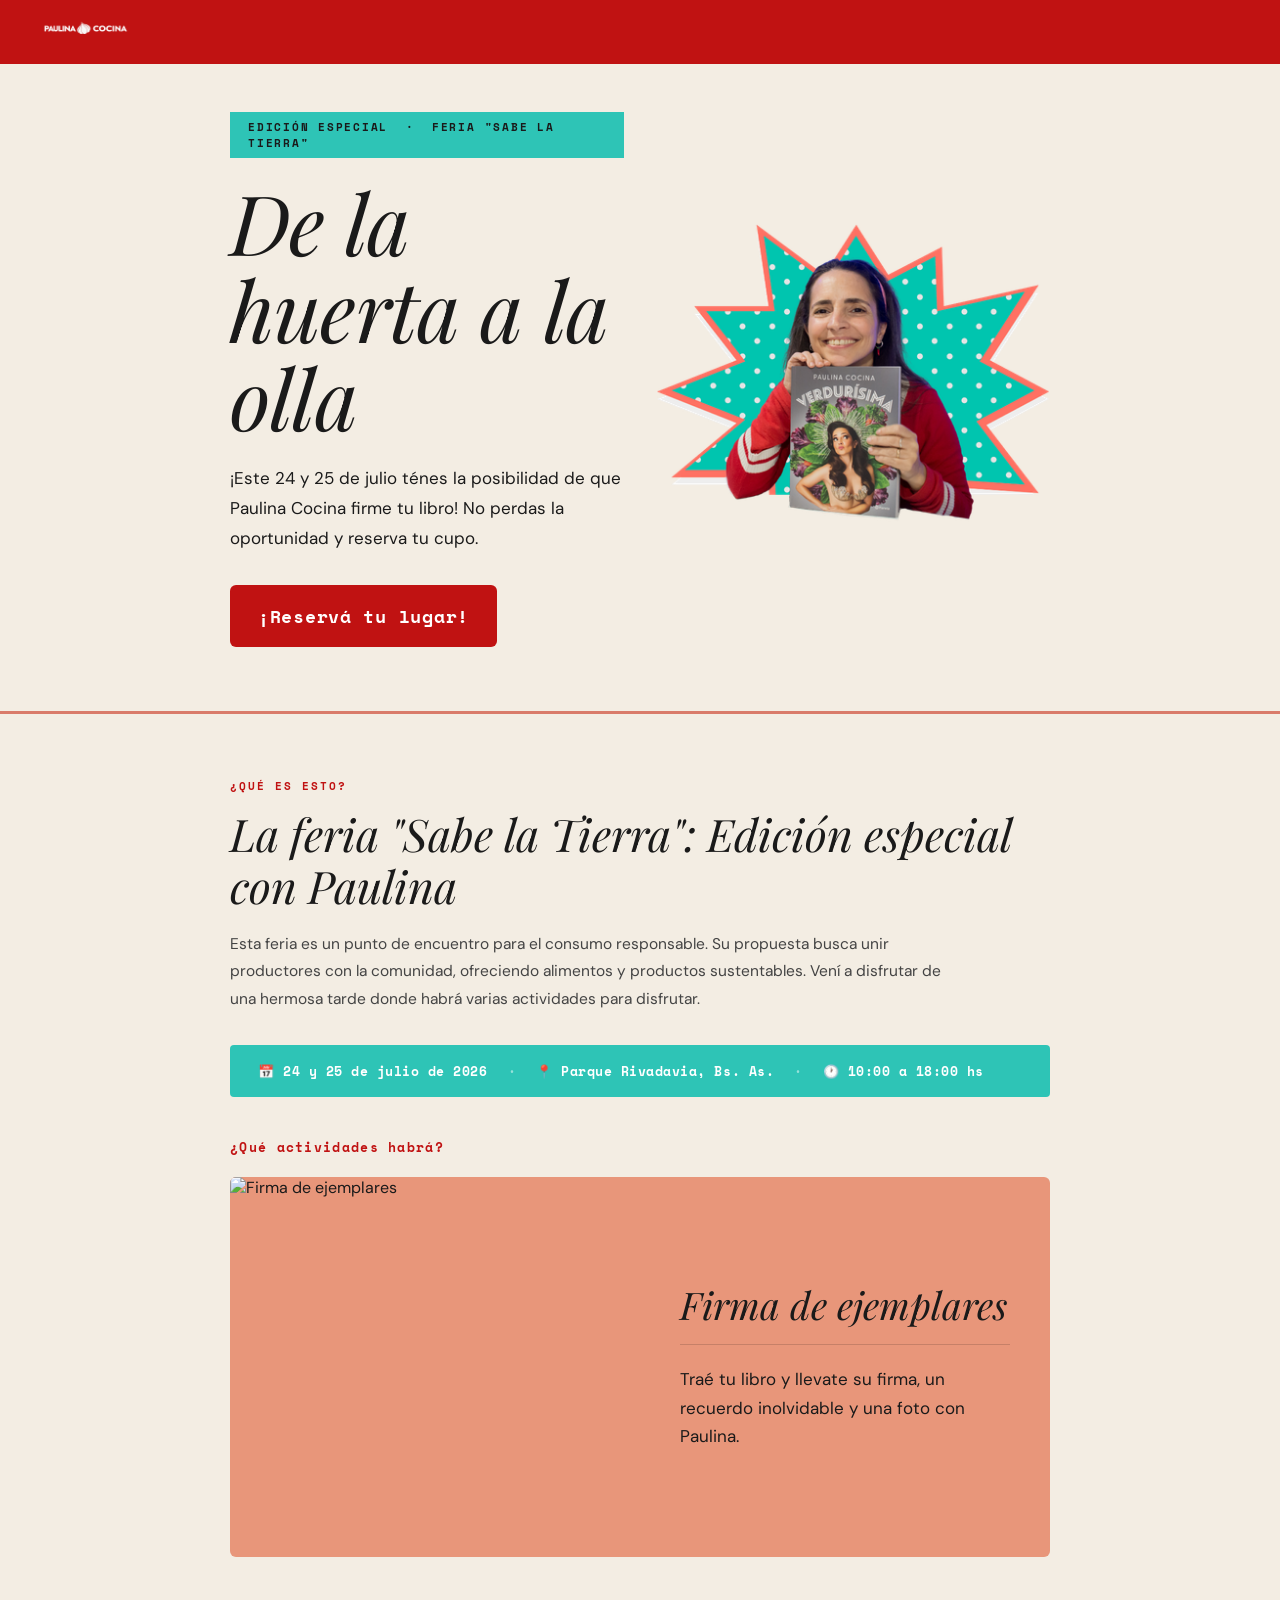
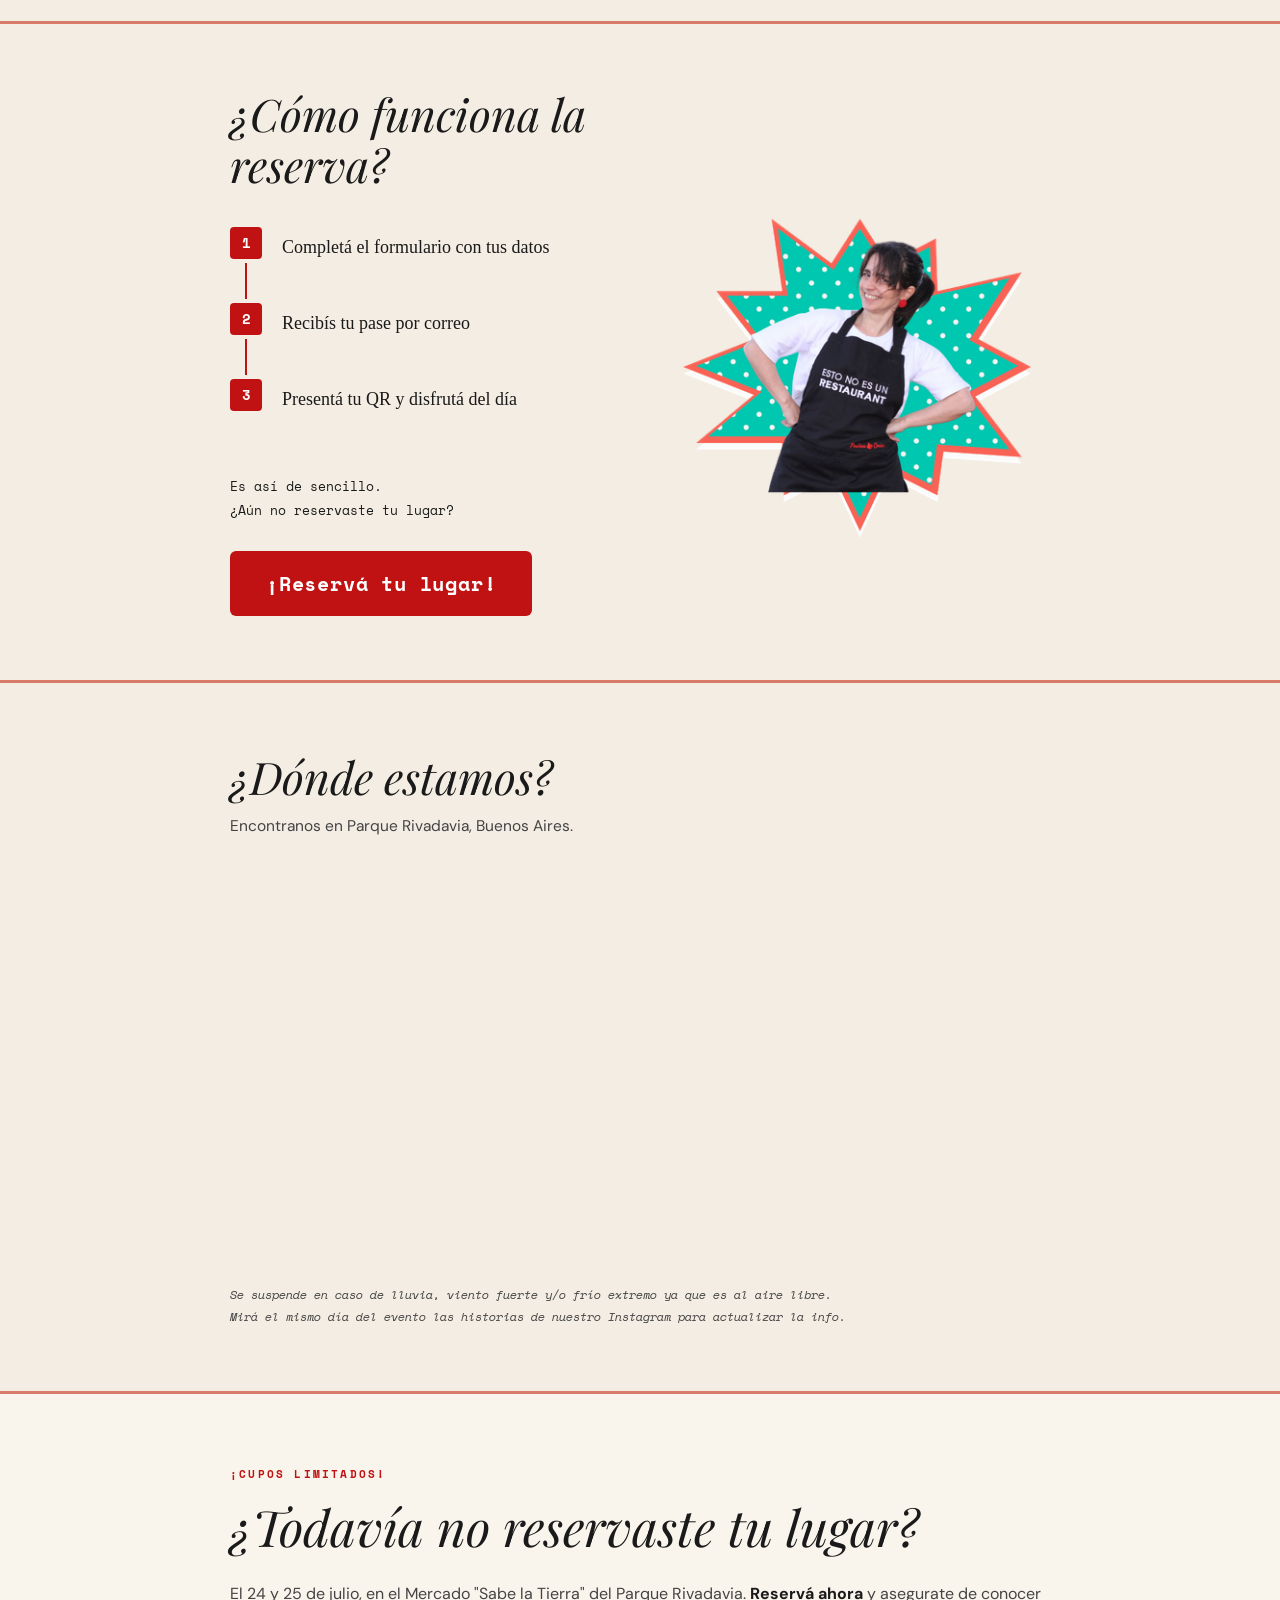
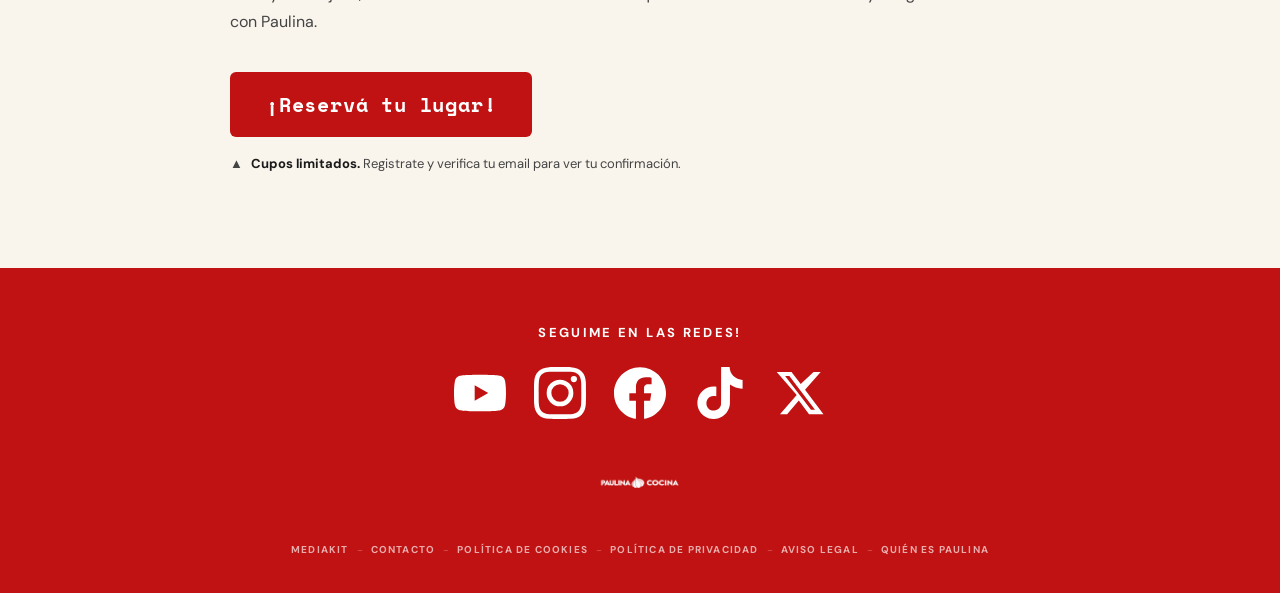
==== commit 7e75e25b: "Update index.html" ====
--- a/index.html
+++ b/index.html
@@ -242,7 +242,7 @@
       <p class="cupos-note">⚠️ <strong>Cupos limitados.</strong> Registrate y verifica tu email para ver tu confirmación.</p>
     </div>
     <div class="modal-success" id="modalSuccess">
-      <div class="success-icon"><img src="images/Paulinita.jpg" alt="¡Felicitaciones!" style="width:120px;height:120px;object-fit:contain;"></div>
+      <div class="success-icon"><img src="images/Paulinita.jpg" alt="¡Felicitaciones!" style="width:120px;height:120px;object-fit:contain;display:block;margin:0 auto;"></div>
       <div class="success-title" id="successTitle">¡Listo, te anotaste!</div>
       <p class="success-msg" id="successMsg"></p>
     </div>
--- a/styles.css
+++ b/styles.css
@@ -59,7 +59,7 @@
       align-items: center;
     }
     .nav-logo { display: flex; align-items: center; gap: 10px; cursor: pointer; }
-    .nav-logo img { height: 48px; width: auto; }
+    .nav-logo img { height: 62px; width: auto; }
 
 
     .section-divider {
@@ -473,7 +473,7 @@
       justify-content: center;
       margin-bottom: 28px;
     }
-    .footer-logo-wrap img { height: 44px; width: auto; }
+    .footer-logo-wrap img { height: 58px; width: auto; }
     .footer-links {
       display: flex;
       justify-content: center;
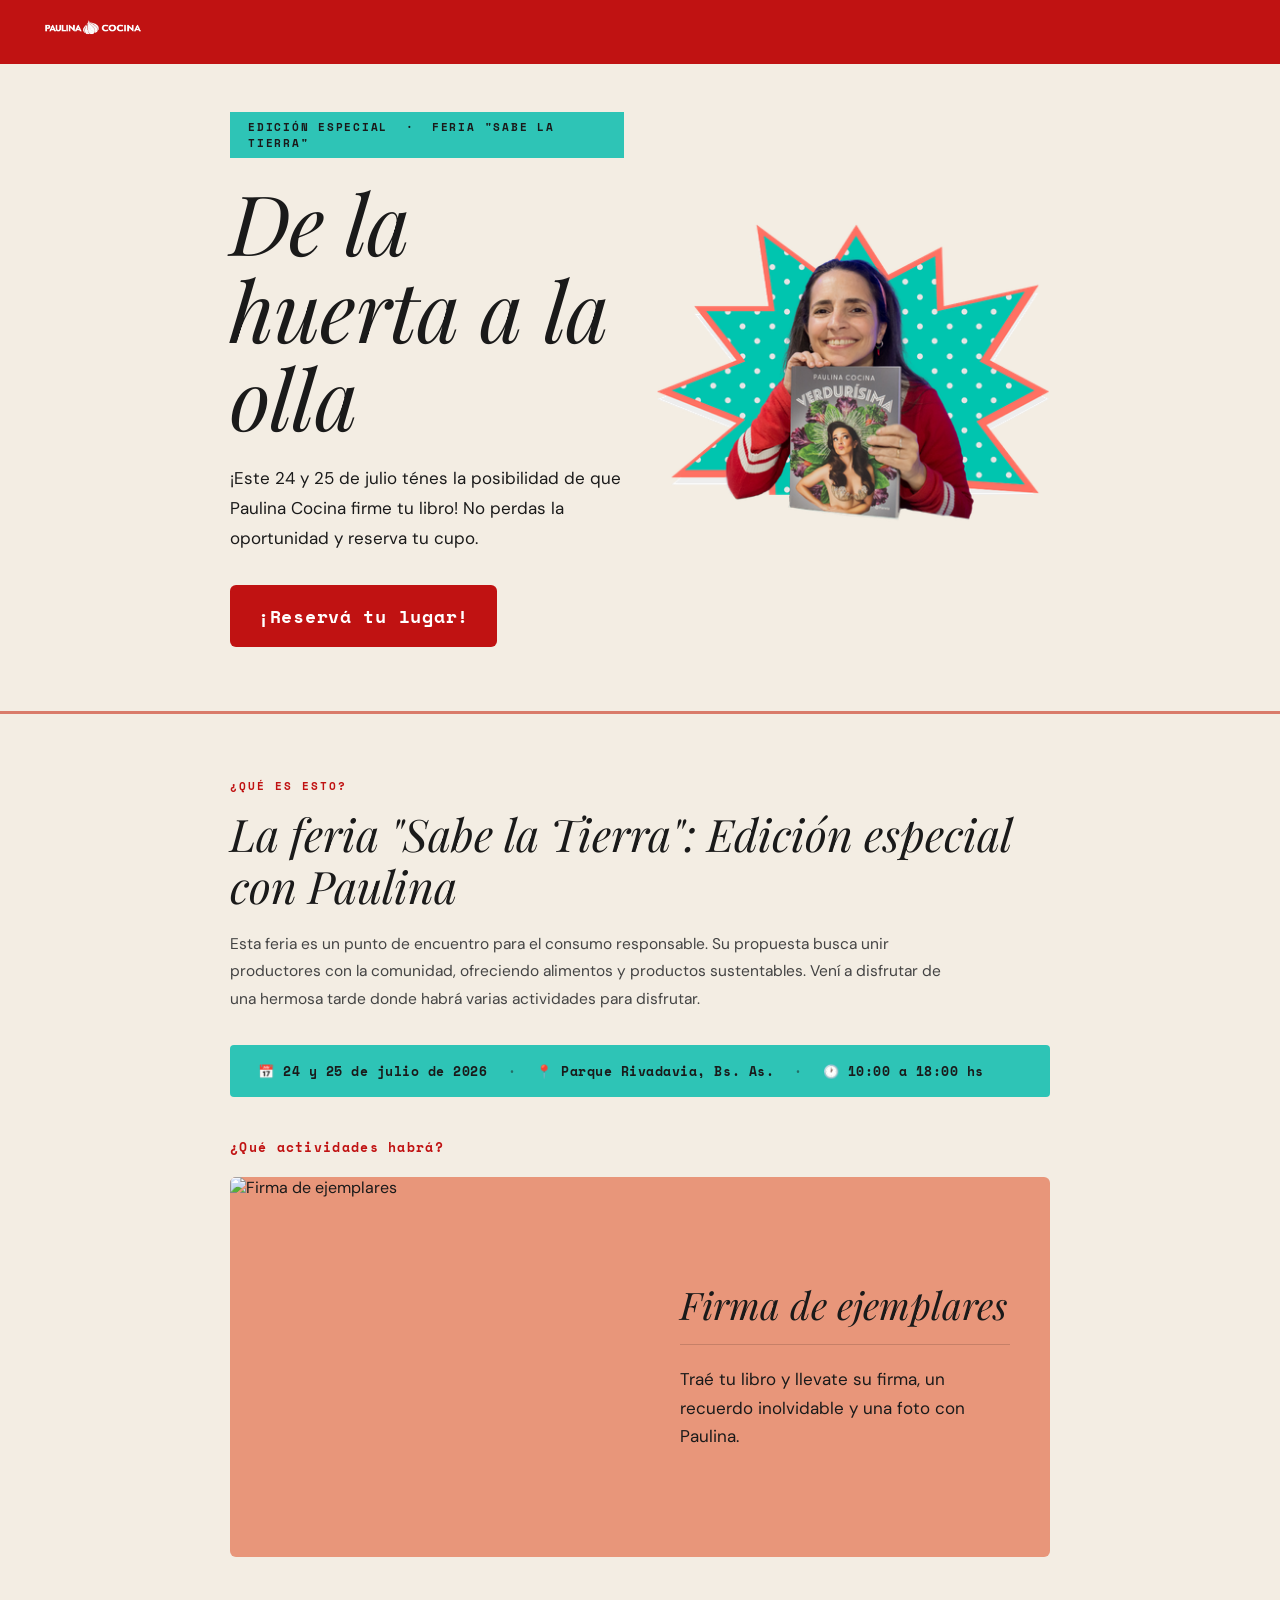
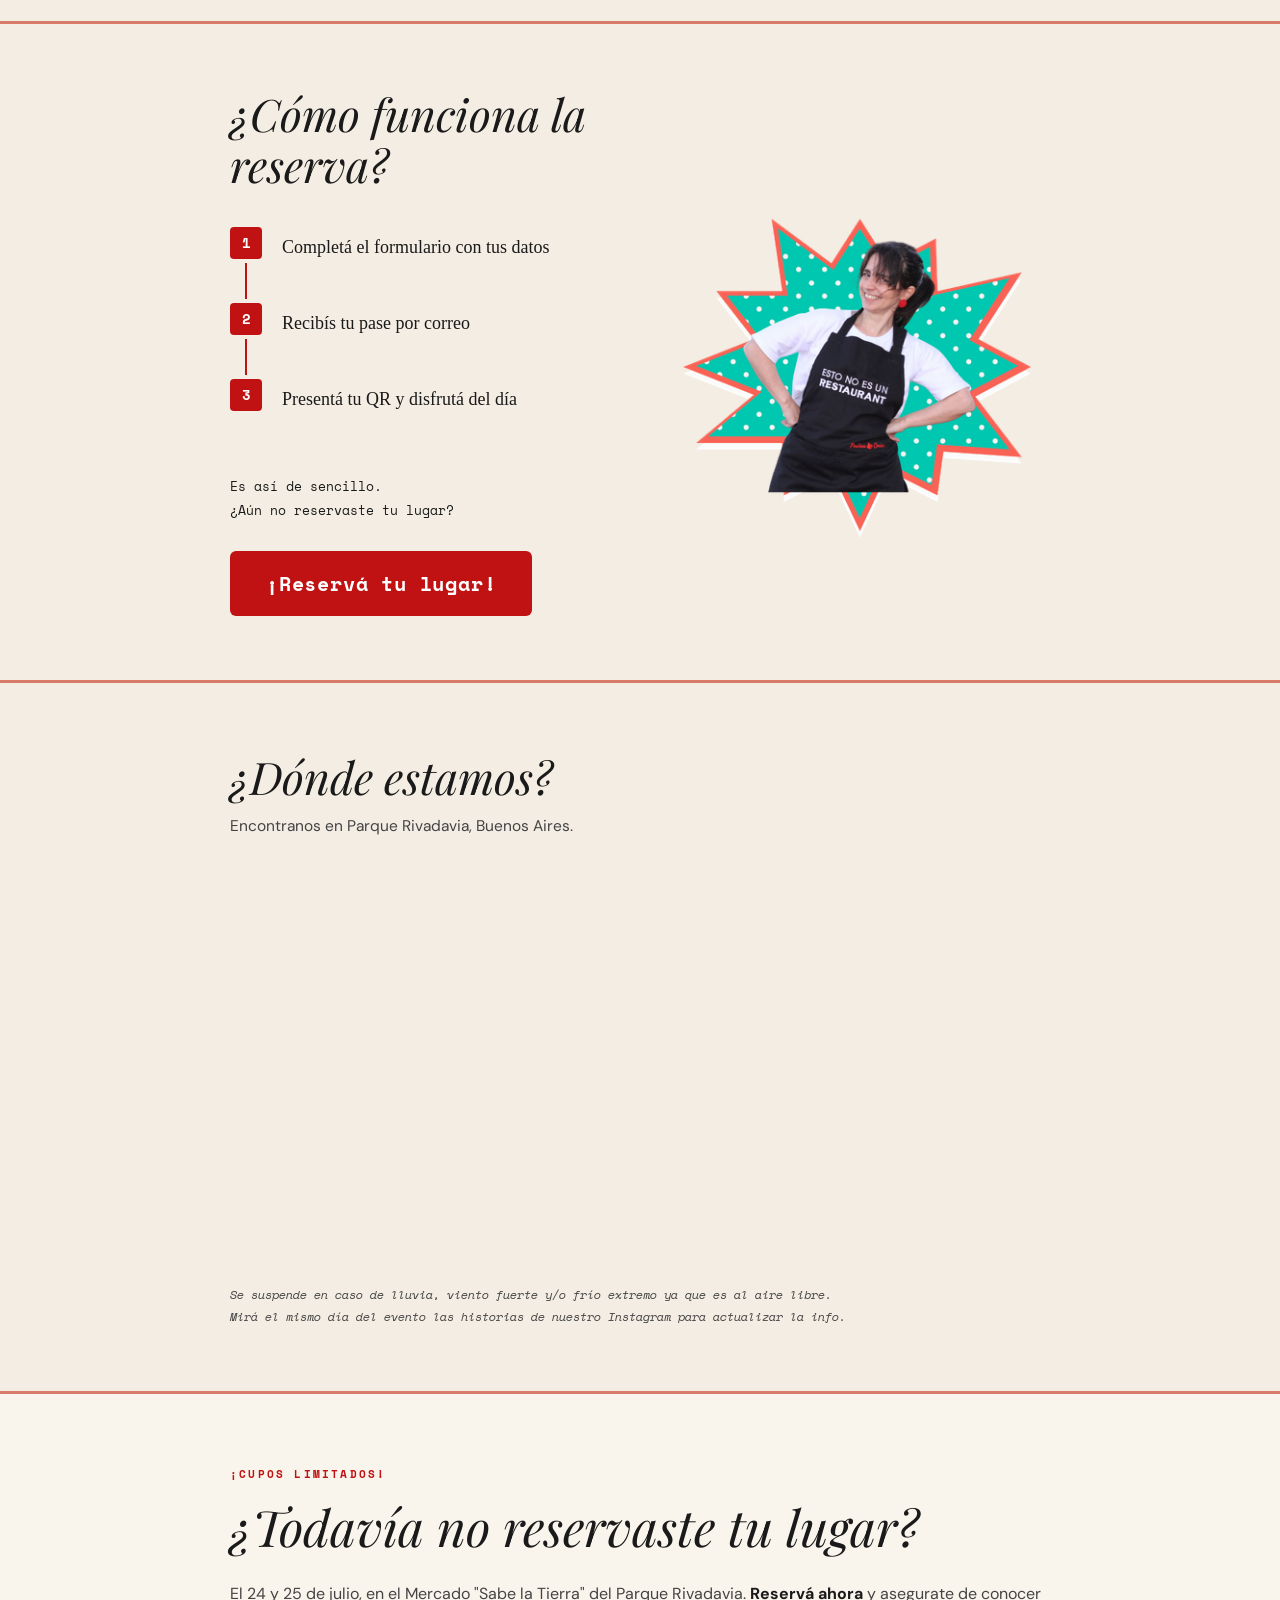
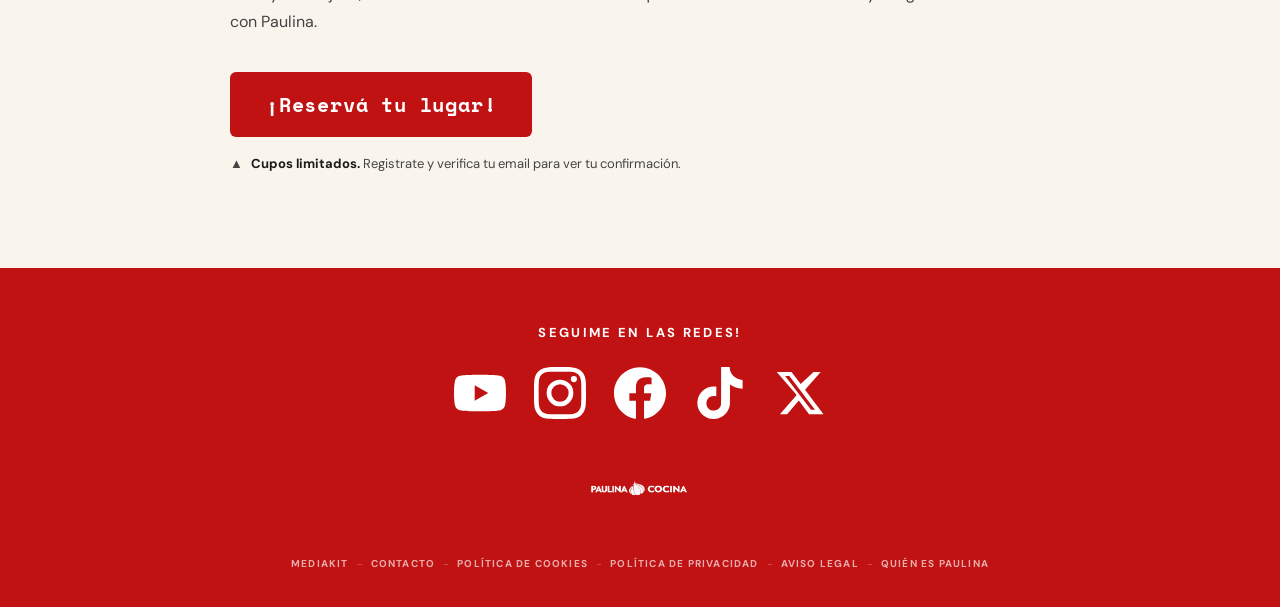
==== commit fab9886c: "Update index.html" ====
--- a/index.html
+++ b/index.html
@@ -242,7 +242,7 @@
       <p class="cupos-note">⚠️ <strong>Cupos limitados.</strong> Registrate y verifica tu email para ver tu confirmación.</p>
     </div>
     <div class="modal-success" id="modalSuccess">
-      <div class="success-icon"><img src="images/Paulinita.jpg" alt="¡Felicitaciones!" style="width:120px;height:120px;object-fit:contain;display:block;margin:0 auto;"></div>
+      <div class="success-icon"><img src="images/Paulinita.jpg" alt="¡Felicitaciones!" style="width:120px;height:120px;object-fit:contain;"></div>
       <div class="success-title" id="successTitle">¡Listo, te anotaste!</div>
       <p class="success-msg" id="successMsg"></p>
     </div>
--- a/styles.css
+++ b/styles.css
@@ -1,4 +1,4 @@
-        *, *::before, *::after { box-sizing: border-box; margin: 0; padding: 0; }
+*, *::before, *::after { box-sizing: border-box; margin: 0; padding: 0; }
     html { scroll-behavior: smooth; }
 
     :root {
@@ -59,7 +59,7 @@
       align-items: center;
     }
     .nav-logo { display: flex; align-items: center; gap: 10px; cursor: pointer; }
-    .nav-logo img { height: 62px; width: auto; }
+    .nav-logo img { height: 72px; width: auto; }
 
 
     .section-divider {
@@ -185,7 +185,7 @@
       align-items: center;
       gap: 20px;
       background: var(--teal);
-      color: #fff;
+      color: var(--dark);
       font-family: var(--font-mono);
       font-size: 13px;
       font-weight: 700;
@@ -473,7 +473,7 @@
       justify-content: center;
       margin-bottom: 28px;
     }
-    .footer-logo-wrap img { height: 58px; width: auto; }
+    .footer-logo-wrap img { height: 72px; width: auto; }
     .footer-links {
       display: flex;
       justify-content: center;
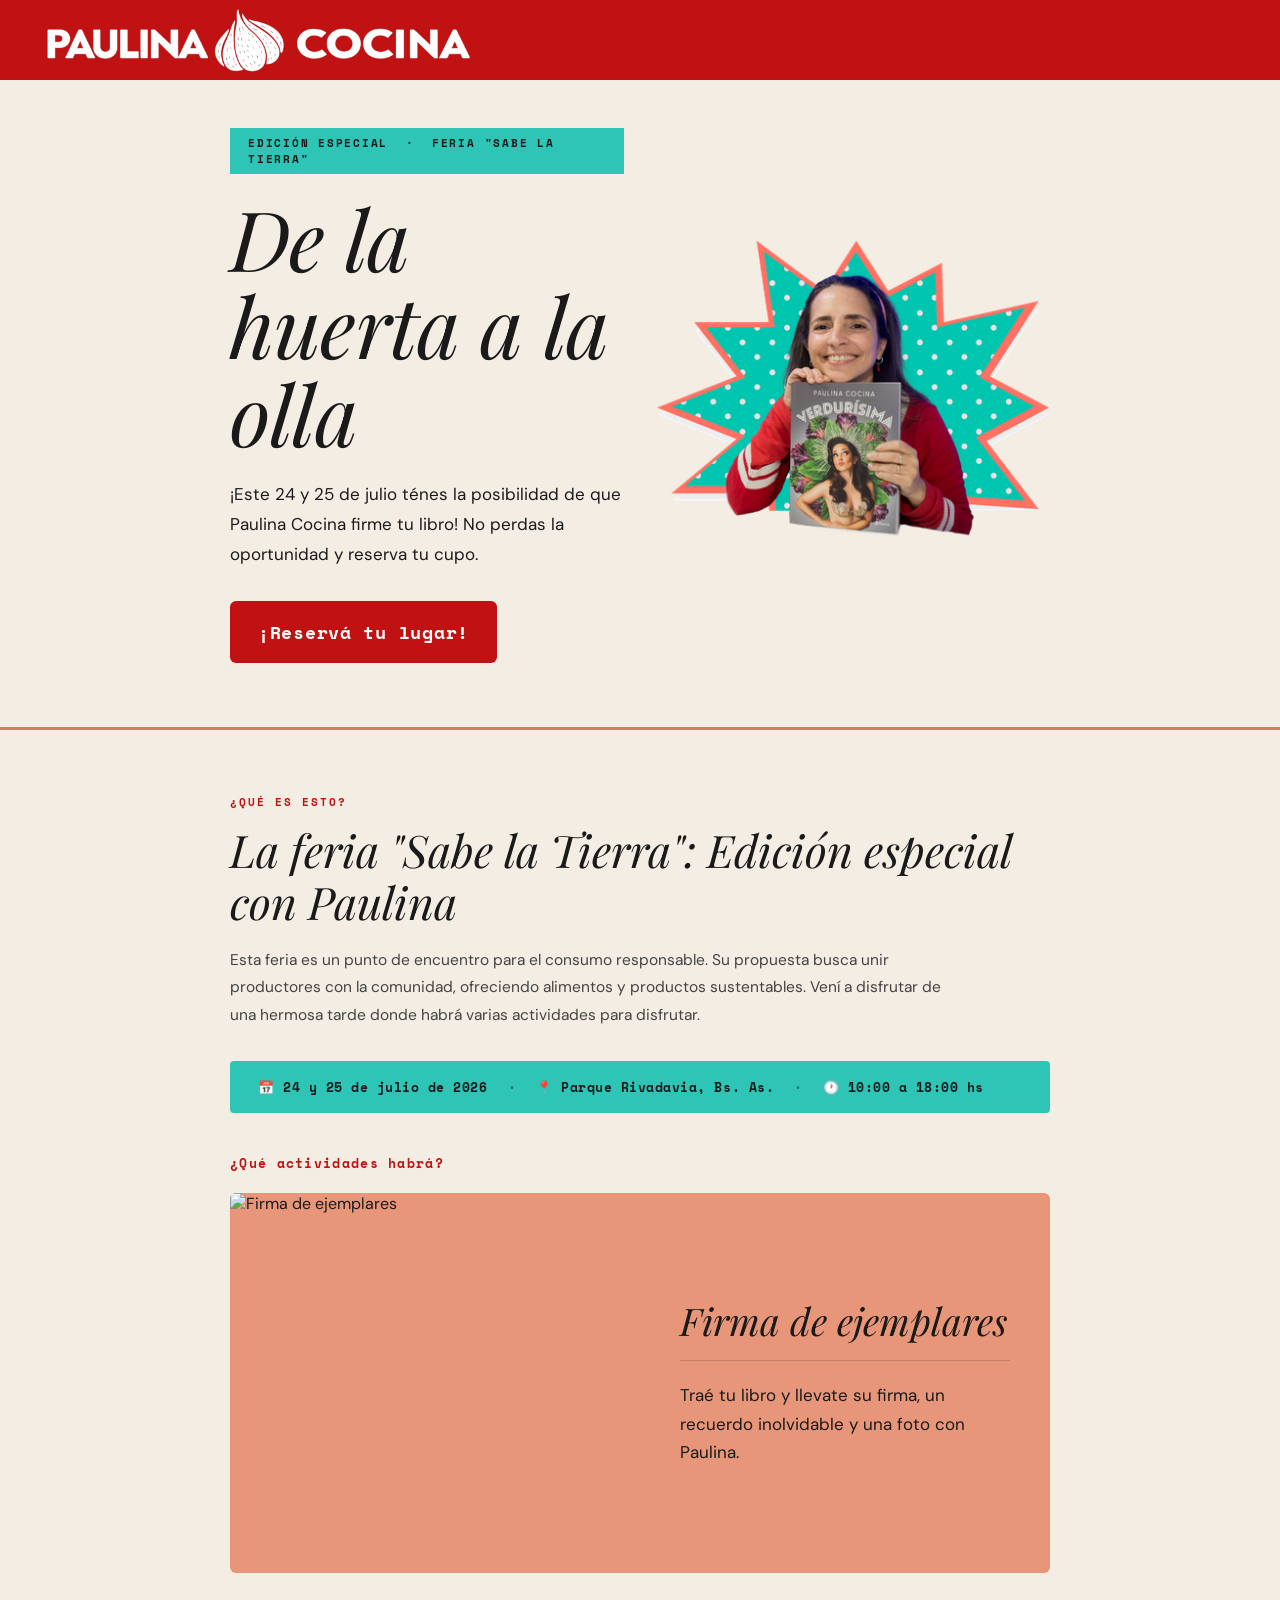
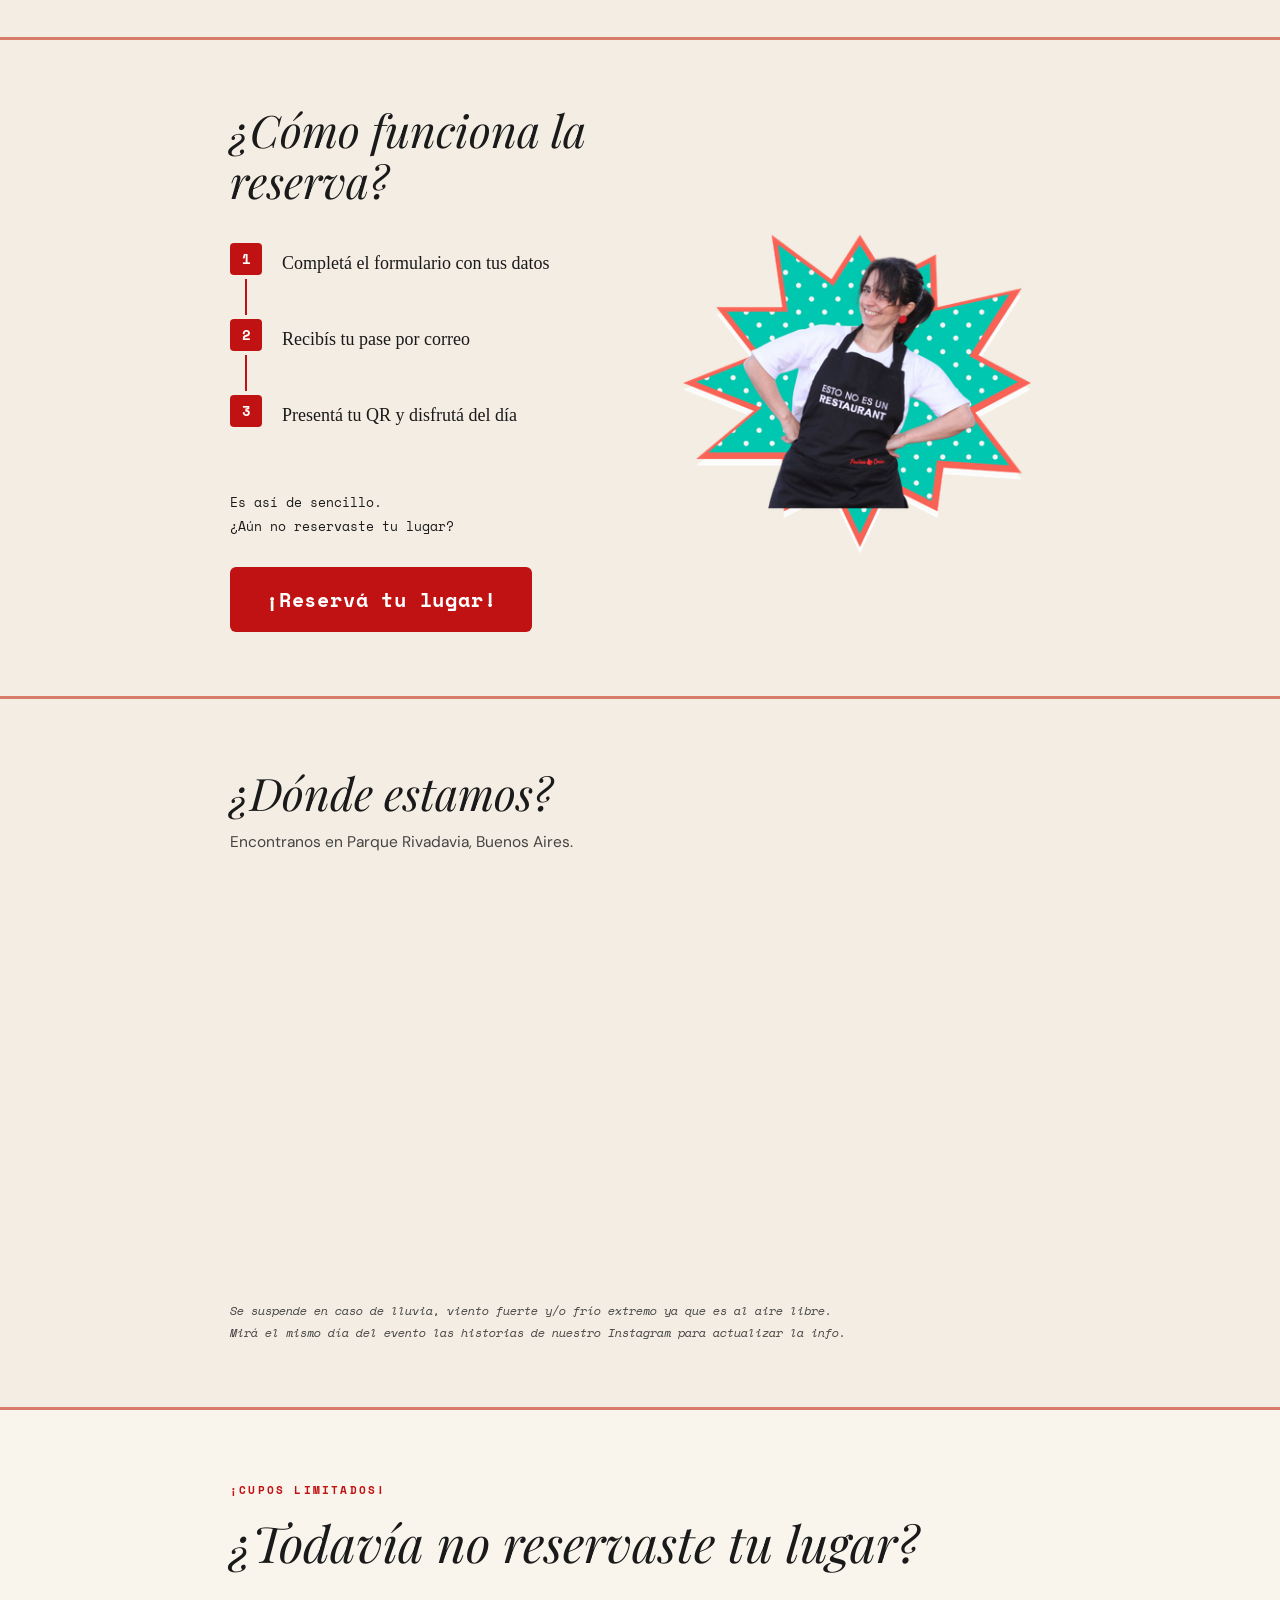
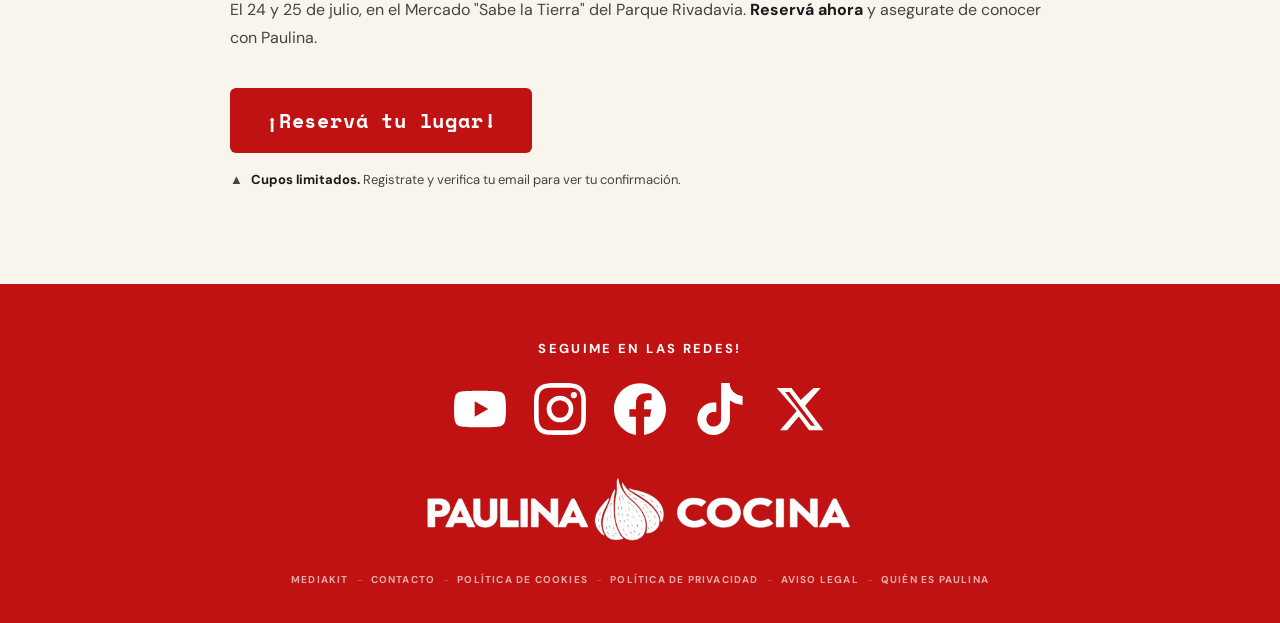
==== commit 143b44f3: "Update index.html" ====
--- a/index.html
+++ b/index.html
@@ -14,7 +14,7 @@
 
 <nav class="navbar">
   <a href="#" class="nav-logo">
-    <img src="images/LogoPauH.png" alt="Paulina Cocina">
+    <img src="images/Logopng.png" alt="Paulina Cocina">
   </a>
 </nav>
 
@@ -147,7 +147,7 @@
     <p class="donde-sub">Encontranos en Parque Rivadavia, Buenos Aires.</p>
     <iframe
       class="map-frame"
-      src="https://maps.google.com/maps?q=-34.6195,-58.4390&z=16&output=embed"
+      src="https://www.google.com/maps/embed?pb=!1m18!1m12!1m3!1d3283.4579818275674!2d-58.43577602362976!3d-34.61786507294929!2m3!1f0!2f0!3f0!3m2!1i1024!2i768!4f13.1!3m3!1m2!1s0x95bcca440ec19097%3A0x30b34282ae8fae18!2sParque%20Rivadavia!5e0!3m2!1ses-419!2sar!4v1780369784122!5m2!1ses-419!2sar"
       allowfullscreen="" loading="lazy"
       referrerpolicy="no-referrer-when-downgrade"
       title="Ubicación Parque Rivadavia">
@@ -194,7 +194,7 @@
       </a>
     </div>
     <div class="footer-logo-wrap">
-      <img src="images/LogoPauH.png" alt="Paulina Cocina">
+      <img src="images/Logopng.png" alt="Paulina Cocina">
     </div>
     <div class="footer-links">
       <a href="#">MEDIAKIT</a><span class="sep"> - </span>
@@ -242,7 +242,7 @@
       <p class="cupos-note">⚠️ <strong>Cupos limitados.</strong> Registrate y verifica tu email para ver tu confirmación.</p>
     </div>
     <div class="modal-success" id="modalSuccess">
-      <div class="success-icon"><img src="images/Paulinita.jpg" alt="¡Felicitaciones!" style="width:120px;height:120px;object-fit:contain;"></div>
+      <div class="success-icon"><img src="images/Paulinita.jpg" alt="¡Felicitaciones!" style="width:120px;height:120px;object-fit:contain;display:block;margin:0 auto;"></div>
       <div class="success-title" id="successTitle">¡Listo, te anotaste!</div>
       <p class="success-msg" id="successMsg"></p>
     </div>
--- a/styles.css
+++ b/styles.css
@@ -43,7 +43,7 @@
 
     .navbar {
       background: var(--red);
-      height: 64px;
+      height: 80px;
       display: flex;
       align-items: center;
       padding: 0 var(--site-px);
@@ -185,7 +185,7 @@
       align-items: center;
       gap: 20px;
       background: var(--teal);
-      color: var(--dark);
+      color: #1A1A1A !important;
       font-family: var(--font-mono);
       font-size: 13px;
       font-weight: 700;
